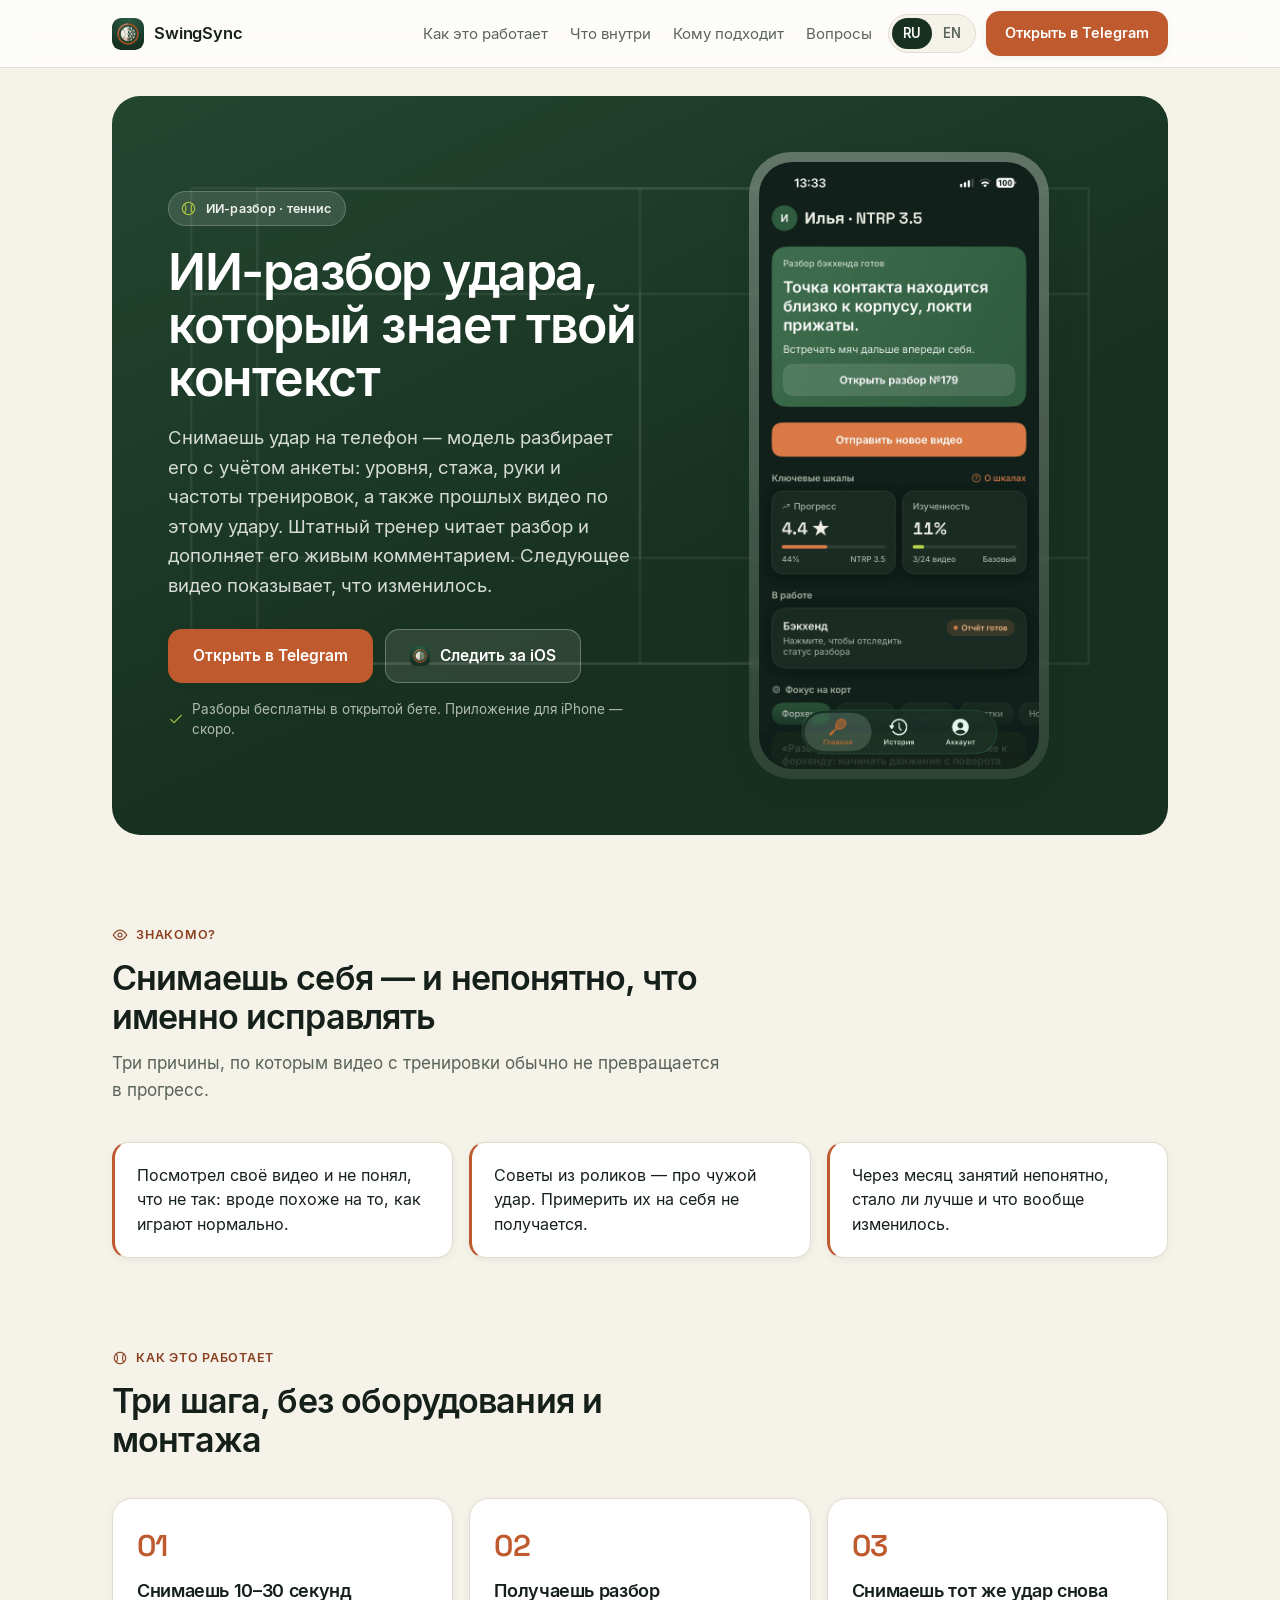
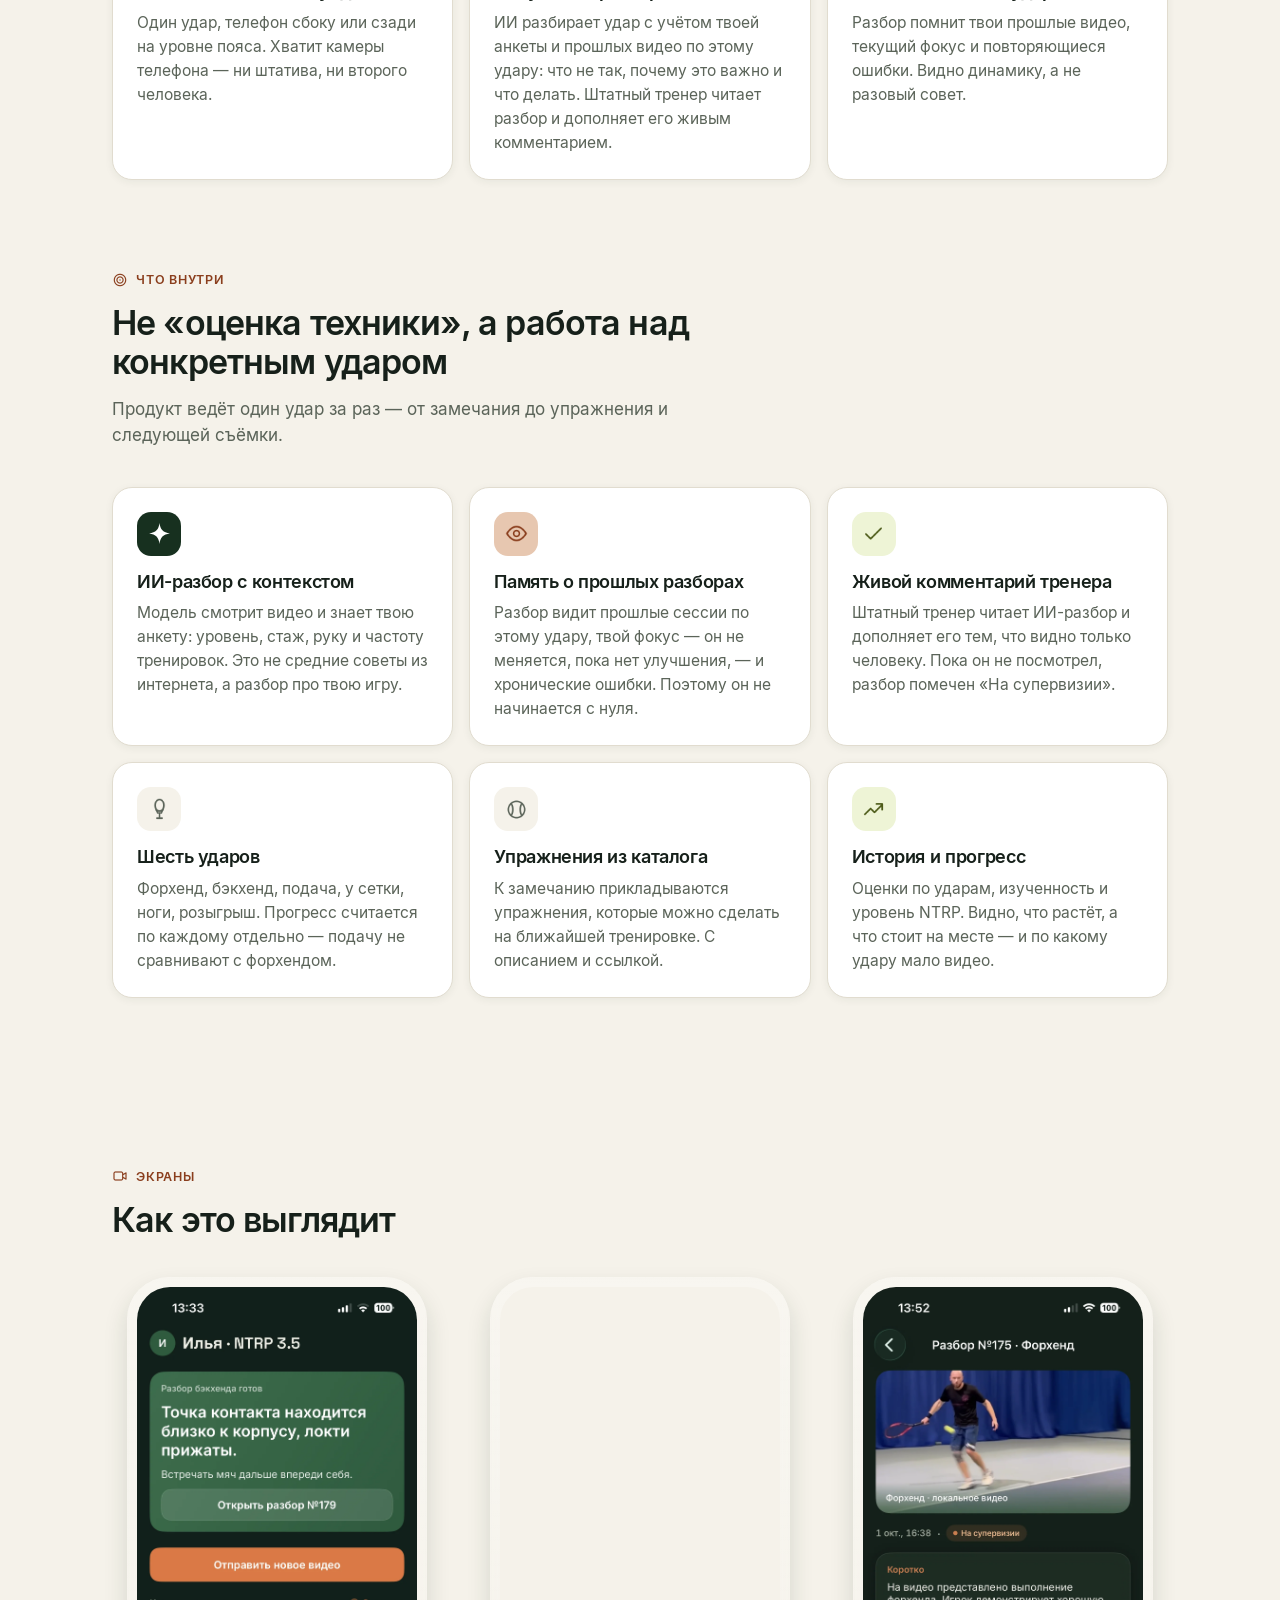
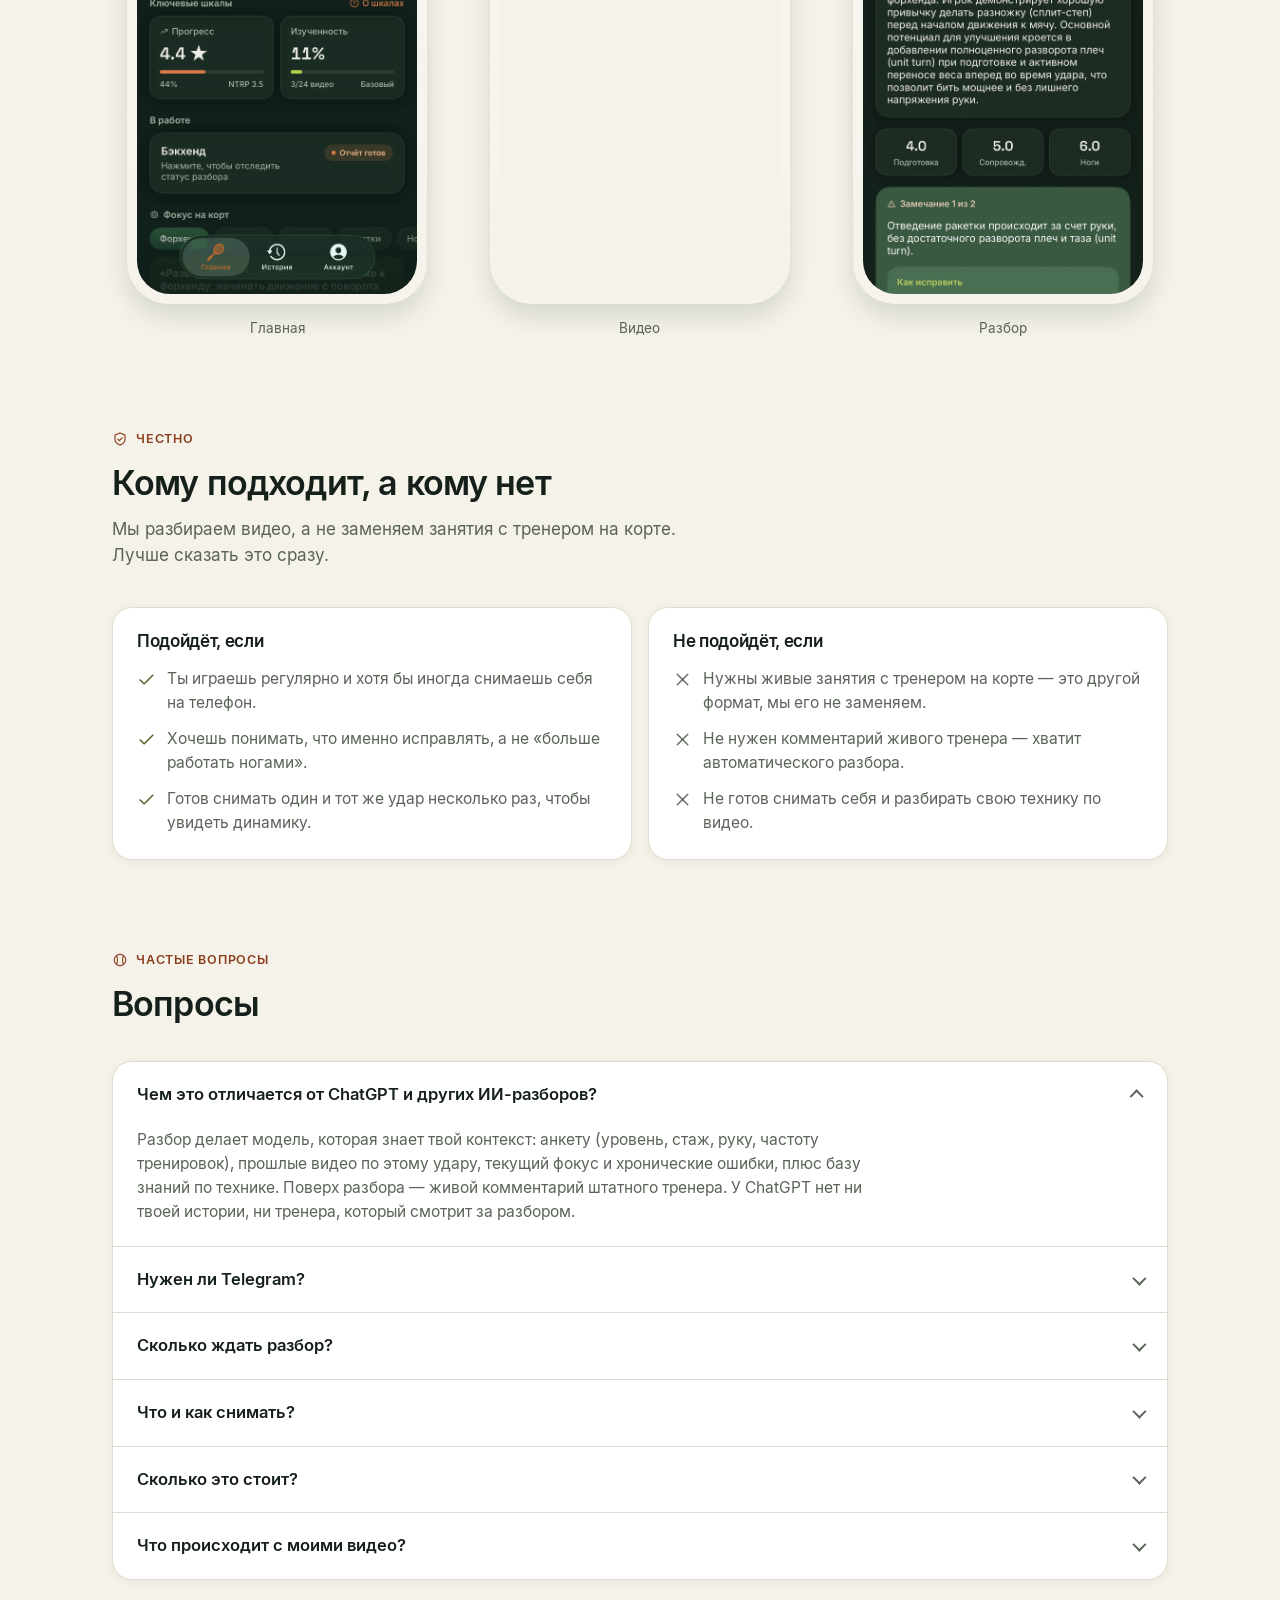
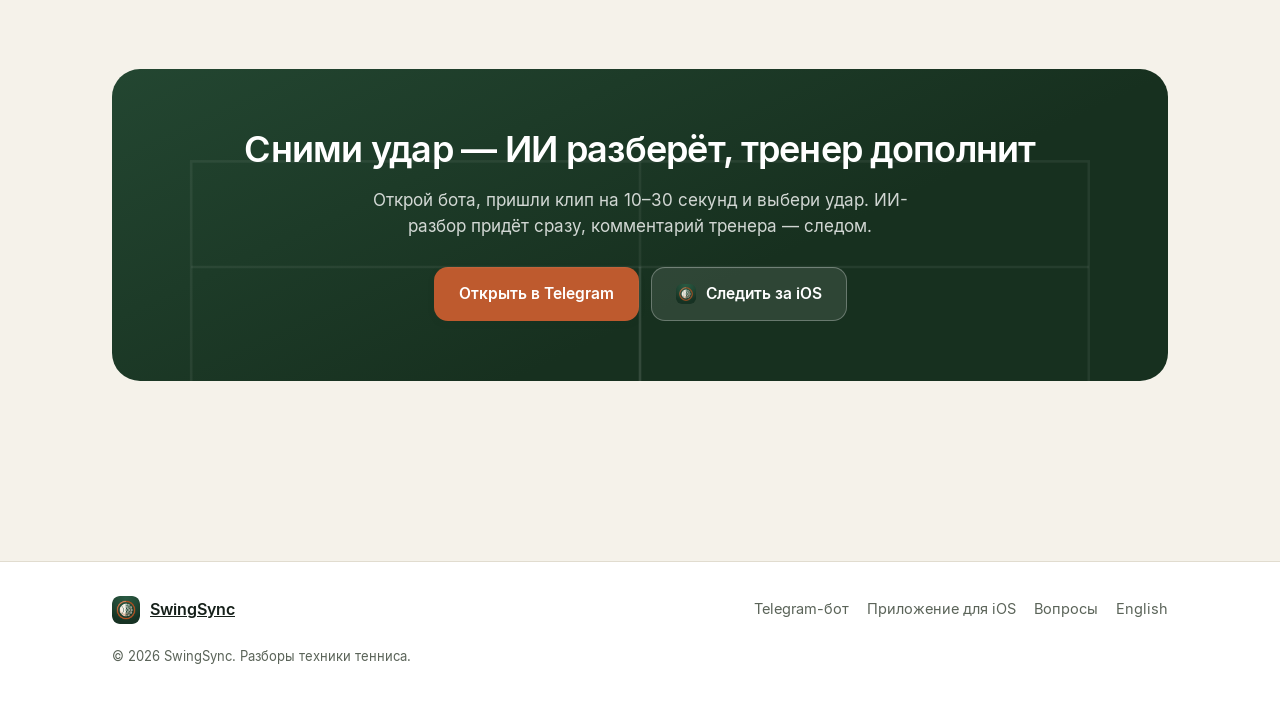
==== index.html @ 8de333db "Лендинг SwingSync: скриншоты в WebP, шрифты в woff2, инструменты сборки и аудита" ====
<!DOCTYPE html>
<html lang="ru">
<head>
<meta charset="utf-8">
<meta name="viewport" content="width=device-width, initial-scale=1">
<meta name="color-scheme" content="light dark">
<title>SwingSync — ИИ-разбор техники тенниса и живой комментарий тренера</title>
<meta name="description" content="Снимаешь удар на телефон — получаешь ИИ-разбор с учётом анкеты, стажа и прошлых видео по этому удару, а штатный тренер дополняет его живым комментарием. Форхенд, бэкхенд, подача, ноги, розыгрыш.">
<meta name="theme-color" content="#17301F" media="(prefers-color-scheme: light)">
<meta name="theme-color" content="#10201A" media="(prefers-color-scheme: dark)">

<link rel="icon" href="assets/img/favicon-32.png" sizes="32x32" type="image/png">
<link rel="apple-touch-icon" href="assets/img/apple-touch-icon.png">

<link rel="preload" href="assets/fonts/Inter-Regular.woff2" as="font" type="font/woff2" crossorigin>
<link rel="preload" href="assets/fonts/Inter-SemiBold.woff2" as="font" type="font/woff2" crossorigin>
<link rel="stylesheet" href="assets/tokens.css">
<link rel="stylesheet" href="assets/site.css">

<!-- Открытые графы: title/description/locale работают всегда,
     а og:url, og:image, canonical и hreflang требуют абсолютного адреса. -->
<meta property="og:type" content="website">
<meta property="og:site_name" content="SwingSync">
<meta property="og:locale" content="ru_RU">
<meta property="og:locale:alternate" content="en_US">
<meta property="og:title" content="SwingSync — ИИ-разбор техники тенниса и живой комментарий тренера">
<meta property="og:description" content="ИИ-разбор с учётом твоей анкеты, стажа и прошлых видео. Плюс живой комментарий штатного тренера.">

<!-- SITE-URL:BEGIN — абсолютные адреса, зависящие от домена.
     Пока он не выбран, блок закомментирован намеренно: canonical,
     og:url и hreflang с заглушкой хуже, чем их отсутствие.
     Раскомментировать и подставить домен одной командой:
       tools/set-domain.sh https://example.com -->
<!--
<meta property="og:url" content="__SITE_URL__/">
<meta property="og:image" content="__SITE_URL__/assets/img/og.png">
<meta property="og:image:width" content="1200">
<meta property="og:image:height" content="630">
<meta property="og:image:alt" content="SwingSync — ИИ-разбор техники тенниса и живой комментарий тренера">
<meta name="twitter:card" content="summary_large_image">
<link rel="canonical" href="__SITE_URL__/">

<link rel="alternate" hreflang="ru" href="__SITE_URL__/">
<link rel="alternate" hreflang="en" href="__SITE_URL__/en/">
<link rel="alternate" hreflang="x-default" href="__SITE_URL__/">

<script type="application/ld+json">
{
  "@context": "https://schema.org",
  "@type": "SoftwareApplication",
  "name": "SwingSync",
  "url": "__SITE_URL__/",
  "description": "ИИ-разбор техники тенниса по видео с учётом анкеты, стажа и прошлых разборов. Штатный тренер дополняет разбор живым комментарием.",
  "applicationCategory": "SportsApplication",
  "operatingSystem": "Telegram, iOS",
  "inLanguage": ["ru", "en"]
}
</script>
-->
<!-- SITE-URL:END -->
</head>
<body>

<a class="skip-link" href="#main">К содержанию</a>

<!-- ================= Шапка ================= -->

<header class="site-header">
  <div class="container">
    <a class="brand" href="index.html">
      <img src="assets/img/logo-96.png" alt="" width="32" height="32">
      SwingSync
    </a>

    <nav class="header-nav" aria-label="Разделы страницы">
      <a href="#how">Как это работает</a>
      <a href="#inside">Что внутри</a>
      <a href="#fit">Кому подходит</a>
      <a href="#faq">Вопросы</a>
    </nav>

    <div class="header-actions">
      <div class="lang-switch" role="group" aria-label="Язык сайта">
        <span aria-current="true">RU</span>
        <a href="en/index.html" hreflang="en" lang="en">EN</a>
      </div>
      <a class="btn btn-primary" href="https://t.me/RallyCoachAI_bot?start=web" target="_blank" rel="noopener">
        <span class="label-full">Открыть в Telegram</span>
        <span class="label-short">Telegram</span>
      </a>
    </div>
  </div>
</header>

<main id="main">

<!-- ================= Hero ================= -->

<section class="hero">
  <div class="container">
    <div class="hero-card">
      <svg class="hero-lines" viewBox="0 0 800 500" fill="none" stroke="rgba(255,255,255,0.13)" stroke-width="2" aria-hidden="true" preserveAspectRatio="xMidYMid slice">
        <rect x="60" y="70" width="680" height="360"></rect>
        <rect x="110" y="70" width="580" height="360"></rect>
        <line x1="400" y1="70" x2="400" y2="430"></line>
        <line x1="60" y1="150" x2="740" y2="150"></line>
        <line x1="60" y1="350" x2="740" y2="350"></line>
        <line x1="400" y1="150" x2="400" y2="350"></line>
      </svg>

      <div class="hero-grid">
        <div>
          <span class="eyebrow"><span class="icon icon-ball" aria-hidden="true"></span>ИИ-разбор · теннис</span>

          <h1>ИИ-разбор удара, который знает твой контекст</h1>

          <p class="hero-lead">
            Снимаешь удар на телефон — модель разбирает его с учётом анкеты: уровня, стажа,
            руки и частоты тренировок, а также прошлых видео по этому удару.
            Штатный тренер читает разбор и дополняет его живым комментарием.
            Следующее видео показывает, что изменилось.
          </p>

          <div class="hero-cta">
            <a class="btn btn-primary" href="https://t.me/RallyCoachAI_bot?start=web" target="_blank" rel="noopener">Открыть в Telegram</a>
            <a class="btn btn-ghost-dark" href="https://t.me/RallyCoachAI_bot?start=web_ios" target="_blank" rel="noopener">
              <img src="assets/img/logo-96.png" alt="" width="20" height="20" style="border-radius:6px">
              Следить за iOS
            </a>
          </div>

          <p class="hero-note">
            <span class="icon icon-check" aria-hidden="true"></span>
            Разборы бесплатны в открытой бете. Приложение для iPhone — скоро.
          </p>
        </div>

        <div class="phone">
          <div class="phone-screen">
            <img src="assets/img/screen-home_ru.webp"
                 alt="Главная в SwingSync: готовый разбор удара, кнопка отправки видео и ключевые шкалы прогресса"
                 width="1179" height="2556" fetchpriority="high" decoding="async">
          </div>
        </div>
      </div>
    </div>
  </div>
</section>

<!-- ================= Цифры =================
     Секция скрыта, пока в assets/site.js не заполнен объект STATS.
     Значения не выдумываем: пусто — блока нет. -->

<section class="section" id="stats" hidden>
  <div class="container">
    <div class="stats">
      <div class="stat">
        <span class="stat-value" data-stat="players">—</span>
        <span class="stat-label" data-stat-label="players">игроков</span>
      </div>
      <div class="stat">
        <span class="stat-value" data-stat="analyses">—</span>
        <span class="stat-label" data-stat-label="analyses">разборов</span>
      </div>
      <div class="stat">
        <span class="stat-value" data-stat="score">—</span>
        <span class="stat-label" data-stat-label="score">средняя оценка удара</span>
      </div>
    </div>
  </div>
</section>

<!-- ================= Знакомо ================= -->

<section class="section">
  <div class="container">
    <div class="section-head reveal">
      <span class="kicker"><span class="icon icon-eye" aria-hidden="true"></span>Знакомо?</span>
      <h2 class="section-title">Снимаешь себя — и непонятно, что именно исправлять</h2>
      <p class="section-lead">Три причины, по которым видео с тренировки обычно не превращается в прогресс.</p>
    </div>

    <div class="pains reveal">
      <p class="pain">Посмотрел своё видео и не понял, что не так: вроде похоже на то, как играют нормально.</p>
      <p class="pain">Советы из роликов — про чужой удар. Примерить их на себя не получается.</p>
      <p class="pain">Через месяц занятий непонятно, стало ли лучше и что вообще изменилось.</p>
    </div>
  </div>
</section>

<!-- ================= Как это работает ================= -->

<section class="section" id="how">
  <div class="container">
    <div class="section-head reveal">
      <span class="kicker"><span class="icon icon-ball" aria-hidden="true"></span>Как это работает</span>
      <h2 class="section-title">Три шага, без оборудования и монтажа</h2>
    </div>

    <div class="steps reveal">
      <article class="step">
        <span class="step-num">01</span>
        <h3>Снимаешь 10–30 секунд</h3>
        <p>Один удар, телефон сбоку или сзади на уровне пояса. Хватит камеры телефона — ни штатива, ни второго человека.</p>
      </article>
      <article class="step">
        <span class="step-num">02</span>
        <h3>Получаешь разбор</h3>
        <p>ИИ разбирает удар с учётом твоей анкеты и прошлых видео по этому удару: что не так, почему это важно и что делать. Штатный тренер читает разбор и дополняет его живым комментарием.</p>
      </article>
      <article class="step">
        <span class="step-num">03</span>
        <h3>Снимаешь тот же удар снова</h3>
        <p>Разбор помнит твои прошлые видео, текущий фокус и повторяющиеся ошибки. Видно динамику, а не разовый совет.</p>
      </article>
    </div>
  </div>
</section>

<!-- ================= Что внутри ================= -->

<section class="section" id="inside">
  <div class="container">
    <div class="section-head reveal">
      <span class="kicker"><span class="icon icon-target" aria-hidden="true"></span>Что внутри</span>
      <h2 class="section-title">Не «оценка техники», а работа над конкретным ударом</h2>
      <p class="section-lead">Продукт ведёт один удар за раз — от замечания до упражнения и следующей съёмки.</p>
    </div>

    <div class="cards reveal">
      <article class="card">
        <span class="card-icon card-icon-court"><span class="icon icon-ai" aria-hidden="true"></span></span>
        <h3>ИИ-разбор с контекстом</h3>
        <p>Модель смотрит видео и знает твою анкету: уровень, стаж, руку и частоту тренировок. Это не средние советы из интернета, а разбор про твою игру.</p>
      </article>
      <article class="card">
        <span class="card-icon card-icon-process"><span class="icon icon-eye" aria-hidden="true"></span></span>
        <h3>Память о прошлых разборах</h3>
        <p>Разбор видит прошлые сессии по этому удару, твой фокус — он не меняется, пока нет улучшения, — и хронические ошибки. Поэтому он не начинается с нуля.</p>
      </article>
      <article class="card">
        <span class="card-icon card-icon-done"><span class="icon icon-check" aria-hidden="true"></span></span>
        <h3>Живой комментарий тренера</h3>
        <p>Штатный тренер читает ИИ-разбор и дополняет его тем, что видно только человеку. Пока он не посмотрел, разбор помечен «На супервизии».</p>
      </article>
      <article class="card">
        <span class="card-icon"><span class="icon icon-racket" aria-hidden="true"></span></span>
        <h3>Шесть ударов</h3>
        <p>Форхенд, бэкхенд, подача, у сетки, ноги, розыгрыш. Прогресс считается по каждому отдельно — подачу не сравнивают с форхендом.</p>
      </article>
      <article class="card">
        <span class="card-icon"><span class="icon icon-ball" aria-hidden="true"></span></span>
        <h3>Упражнения из каталога</h3>
        <p>К замечанию прикладываются упражнения, которые можно сделать на ближайшей тренировке. С описанием и ссылкой.</p>
      </article>
      <article class="card">
        <span class="card-icon card-icon-done"><span class="icon icon-trend" aria-hidden="true"></span></span>
        <h3>История и прогресс</h3>
        <p>Оценки по ударам, изученность и уровень NTRP. Видно, что растёт, а что стоит на месте — и по какому удару мало видео.</p>
      </article>
    </div>

    <div class="segments reveal">
      <span class="chip"><span class="icon icon-seg-forehand" aria-hidden="true"></span>Форхенд</span>
      <span class="chip"><span class="icon icon-seg-backhand" aria-hidden="true"></span>Бэкхенд</span>
      <span class="chip"><span class="icon icon-seg-serve" aria-hidden="true"></span>Подача</span>
      <span class="chip"><span class="icon icon-seg-volley" aria-hidden="true"></span>У сетки</span>
      <span class="chip"><span class="icon icon-seg-footwork" aria-hidden="true"></span>Ноги</span>
      <span class="chip"><span class="icon icon-seg-rally" aria-hidden="true"></span>Розыгрыш</span>
    </div>
  </div>
</section>

<!-- ================= Экраны =================
     Скриншоты сняты в обеих локалях: screen-<экран>_ru / _en.
     Пропорции 1179×2556 (iPhone 15 Pro), без рамки телефона — рамка в вёрстке.
     На странице — WebP из assets/img, исходные PNG лежат в screens/.
     После пересъёмки пересобрать WebP: tools/make-webp.sh -->

<section class="section">
  <div class="container">
    <div class="section-head reveal">
      <span class="kicker"><span class="icon icon-video" aria-hidden="true"></span>Экраны</span>
      <h2 class="section-title">Как это выглядит</h2>
    </div>

    <div class="shots reveal">
      <figure class="shot">
        <div class="phone">
          <div class="phone-screen">
            <img src="assets/img/screen-home_ru.webp"
                 alt="Главная в SwingSync: готовый разбор удара и ключевые шкалы"
                 width="1179" height="2556" loading="lazy" decoding="async">
          </div>
        </div>
        <figcaption>Главная</figcaption>
      </figure>

      <figure class="shot">
        <div class="phone">
          <div class="phone-screen">
            <img src="assets/img/screen-video_ru.webp"
                 alt="Загрузка видео в SwingSync: обрезка клипа и отправка на разбор"
                 width="1179" height="2556" loading="lazy" decoding="async">
          </div>
        </div>
        <figcaption>Видео</figcaption>
      </figure>

      <figure class="shot">
        <div class="phone">
          <div class="phone-screen">
            <img src="assets/img/screen-result_ru.webp"
                 alt="Разбор удара в SwingSync: замечания ИИ и как их исправить"
                 width="1179" height="2556" loading="lazy" decoding="async">
          </div>
        </div>
        <figcaption>Разбор</figcaption>
      </figure>
    </div>
  </div>
</section>

<!-- ================= Кому подходит ================= -->

<section class="section" id="fit">
  <div class="container">
    <div class="section-head reveal">
      <span class="kicker"><span class="icon icon-shield" aria-hidden="true"></span>Честно</span>
      <h2 class="section-title">Кому подходит, а кому нет</h2>
      <p class="section-lead">Мы разбираем видео, а не заменяем занятия с тренером на корте. Лучше сказать это сразу.</p>
    </div>

    <div class="fit reveal">
      <article class="fit-card fit-yes">
        <h3>Подойдёт, если</h3>
        <ul class="fit-list">
          <li><span class="icon icon-check" aria-hidden="true"></span>Ты играешь регулярно и хотя бы иногда снимаешь себя на телефон.</li>
          <li><span class="icon icon-check" aria-hidden="true"></span>Хочешь понимать, что именно исправлять, а не «больше работать ногами».</li>
          <li><span class="icon icon-check" aria-hidden="true"></span>Готов снимать один и тот же удар несколько раз, чтобы увидеть динамику.</li>
        </ul>
      </article>

      <article class="fit-card fit-no">
        <h3>Не подойдёт, если</h3>
        <ul class="fit-list">
          <li><span class="icon icon-close" aria-hidden="true"></span>Нужны живые занятия с тренером на корте — это другой формат, мы его не заменяем.</li>
          <li><span class="icon icon-close" aria-hidden="true"></span>Не нужен комментарий живого тренера — хватит автоматического разбора.</li>
          <li><span class="icon icon-close" aria-hidden="true"></span>Не готов снимать себя и разбирать свою технику по видео.</li>
        </ul>
      </article>
    </div>
  </div>
</section>

<!-- ================= FAQ ================= -->

<section class="section" id="faq">
  <div class="container">
    <div class="section-head reveal">
      <span class="kicker"><span class="icon icon-ball" aria-hidden="true"></span>Частые вопросы</span>
      <h2 class="section-title">Вопросы</h2>
    </div>

    <div class="faq reveal">
      <details open>
        <summary>Чем это отличается от ChatGPT и других ИИ-разборов?</summary>
        <div class="faq-body">
          Разбор делает модель, которая знает твой контекст: анкету (уровень, стаж, руку, частоту тренировок), прошлые видео по этому удару, текущий фокус и хронические ошибки, плюс базу знаний по технике. Поверх разбора — живой комментарий штатного тренера. У ChatGPT нет ни твоей истории, ни тренера, который смотрит за разбором.
        </div>
      </details>

      <details>
        <summary>Нужен ли Telegram?</summary>
        <div class="faq-body">
          Сейчас да: канал — Telegram-бот. Приложение для iPhone в разработке; там будет то же самое плюс пуши о готовом разборе и копия видео на устройстве. Оставить заявку на приложение можно в боте — нажми «Следить за iOS».
        </div>
      </details>

      <details>
        <summary>Сколько ждать разбор?</summary>
        <div class="faq-body">
          ИИ-разбор появляется сразу после загрузки видео. Комментарий тренера занимает до 24 часов — обычно быстрее. Если тренер не успевает, разбор всё равно отдаётся тебе по таймауту.
        </div>
      </details>

      <details>
        <summary>Что и как снимать?</summary>
        <div class="faq-body">
          10–30 секунд, один удар, телефон сбоку или сзади на уровне пояса. Не нужно снимать весь розыгрыш: чем короче клип, тем точнее разбор. Дальше разбор сам подскажет, что снять следующим.
        </div>
      </details>

      <details>
        <summary>Сколько это стоит?</summary>
        <div class="faq-body">
          Сейчас продукт в открытой бете, и разборы бесплатны. Когда появятся тарифы, первый разбор останется бесплатным: сначала нужно увидеть, что продукт реально даёт.
        </div>
      </details>

      <details>
        <summary>Что происходит с моими видео?</summary>
        <div class="faq-body">
          На нашем сервере видео не хранится: после разбора файл удаляется. В Telegram он остаётся в переписке с ботом — её можно очистить в любой момент.
        </div>
      </details>
    </div>
  </div>
</section>

<!-- ================= Финальный CTA ================= -->

<section class="section section-last">
  <div class="container">
    <div class="final-cta reveal">
      <svg class="hero-lines" viewBox="0 0 800 500" fill="none" stroke="rgba(255,255,255,0.13)" stroke-width="2" aria-hidden="true" preserveAspectRatio="xMidYMid slice">
        <rect x="60" y="70" width="680" height="360"></rect>
        <line x1="400" y1="70" x2="400" y2="430"></line>
        <line x1="60" y1="150" x2="740" y2="150"></line>
        <line x1="60" y1="350" x2="740" y2="350"></line>
        <line x1="400" y1="150" x2="400" y2="350"></line>
      </svg>

      <h2>Сними удар — ИИ разберёт, тренер дополнит</h2>
      <p>Открой бота, пришли клип на 10–30 секунд и выбери удар. ИИ-разбор придёт сразу, комментарий тренера — следом.</p>

      <div class="hero-cta">
        <a class="btn btn-primary" href="https://t.me/RallyCoachAI_bot?start=web" target="_blank" rel="noopener">Открыть в Telegram</a>
        <a class="btn btn-ghost-dark" href="https://t.me/RallyCoachAI_bot?start=web_ios" target="_blank" rel="noopener">
          <img src="assets/img/logo-96.png" alt="" width="20" height="20" style="border-radius:6px">
          Следить за iOS
        </a>
      </div>
    </div>
  </div>
</section>

</main>

<!-- ================= Футер ================= -->

<footer class="site-footer">
  <div class="container">
    <div class="footer-grid">
      <a class="footer-brand" href="index.html">
        <img src="assets/img/logo-96.png" alt="" width="28" height="28">
        SwingSync
      </a>

      <nav class="footer-links" aria-label="Ссылки">
        <a href="https://t.me/RallyCoachAI_bot" target="_blank" rel="noopener">Telegram-бот</a>
        <a href="https://t.me/RallyCoachAI_bot?start=web_ios" target="_blank" rel="noopener">Приложение для iOS</a>
        <a href="#faq">Вопросы</a>
        <a href="en/index.html" hreflang="en" lang="en">English</a>
      </nav>
    </div>

    <p class="footer-legal">
      © <span data-year>2026</span> SwingSync. Разборы техники тенниса.
      <!-- ЗАМЕНИТЬ при деплое: добавить ссылку на политику конфиденциальности,
           когда страница появится:
           <a href="privacy.html">Политика конфиденциальности</a> -->
    </p>
  </div>
</footer>

<script src="assets/site.js" defer></script>
</body>
</html>
---- assets/tokens.css ----
/* =========================================================
   ДИЗАЙН-СИСТЕМА · ТЕННИС-ПРИЛОЖЕНИЕ
   Токены — цвет, типографика, отступы, радиусы, тени.
   Подключить этот файл первым, до остальных стилей.
   ========================================================= */

   /* @import Google Fonts отсюда удалён намеренно: на лендинге Inter и
      Space Grotesk подключены локально через @font-face в site.css —
      без сторонних запросов. При синхронизации файла с
      rallyiOS/tokens.css строку @import нужно удалять снова. */

   :root{
   
     /* ---- Цвет: корт, а не дженерик-крем ---- */
     --court:        #17301F;  /* тёмно-зелёный — hero-блоки, акцентные карточки */
     --court-2:      #234631;  /* светлее court, для градиентов */
     --clay:         #BE5A2E;  /* глина — ЕДИНСТВЕННЫЙ цвет действия: CTA, "в работе" */
     --clay-soft:    #E7C7B0;  /* фон бейджа "на супервизии", иконки-плейсхолдеры */
     --clay-text:    #8A3E1D;  /* текст на clay-soft */
     --ball:         #A9C23F;  /* цвет мяча — "согласовано", положительный прогресс */
     --ball-soft:    #EEF4D6;  /* фон бейджа "согласовано", фон фокус-карточки */
     --ball-text:    #4C5A18;  /* текст на ball-soft */
   
     --danger:       #B23B2E;  /* деструктивные действия: удалить аккаунт, отменить */
     --danger-soft:      #F7E2DE;
     --danger-soft-line: #EEC9C1;
   
     --chalk:        #F5F2EA;  /* фон приложения (мел линий корта) */
     --paper:        #FFFFFF;  /* фон карточек */
     --ink:          #16201A;  /* основной текст */
     --ink-soft:     #5B6459;  /* вторичный текст, лейблы */
     --line:         #E1DCCF;  /* границы, разделители, фон прогресс-баров */
   
     /* ---- Типографика ---- */
     --font-display: 'Space Grotesk', sans-serif; /* заголовки, цифры, метрики */
     --font-body:    'Inter', sans-serif;          /* весь остальной текст */
   
     --fs-h1:        22px;  /* заголовок экрана */
     --fs-h2:        15px;  /* заголовок карточки / топбар */
     --fs-metric-lg:  24px;  /* крупная метрика (главная) */
     --fs-metric-md:  19px;  /* метрика среднего размера (score-pill) */
     --fs-body:       14.5px;
     --fs-caption:    12.5px;
     --fs-micro:      11px;
   
     /* ---- Отступы (8pt-подобная шкала) ---- */
     --sp-4:  4px;
     --sp-6:  6px;
     --sp-8:  8px;
     --sp-10: 10px;
     --sp-12: 12px;
     --sp-14: 14px;
     --sp-16: 16px;
     --sp-18: 18px;
     --sp-22: 22px;
   
     /* ---- Радиусы ---- */
     --radius-card: 20px;  /* крупные карточки, hero-блоки */
     --radius-sm:   14px;  /* мелкие карточки внутри секций */
     --radius-pill: 999px; /* бейджи, чипы */
   
     /* ---- Тени ---- */
     --shadow-card: 0 2px 8px rgba(23, 48, 31, 0.06);
     --shadow-float: 0 12px 24px rgba(23, 48, 31, 0.14);
   }
   
   /* =========================================================
      ТЁМНАЯ ТЕМА
      Переопределяет только цветовые токены — типографика,
      отступы и радиусы общие для обеих тем.
   
      Применение: повесить [data-theme="dark"] на <body> (или
      на корневой контейнер приложения) вручную по переключателю,
      либо продублировать блок под
      @media (prefers-color-scheme: dark) если тема должна
      следовать за системной настройкой устройства.
      ========================================================= */
   [data-theme="dark"]{
     --court:        #2F5A3E;  /* светлее, чем в светлой теме — иначе не отличить от фона */
     --court-2:      #3E6E4D;
   
     --clay:         #D97A46;  /* чуть ярче для контраста на тёмном фоне */
     --clay-soft:    rgba(217, 122, 70, 0.16);
     --clay-text:    #F0B384;
   
     --ball:         #B9D34A;
     --ball-soft:    rgba(185, 211, 74, 0.14);
     --ball-text:    #D4E895;
   
     --danger:           #E0685A;
     --danger-soft:      rgba(224, 104, 90, 0.14);
     --danger-soft-line: rgba(224, 104, 90, 0.3);
   
     --chalk:        #10201A;  /* фон приложения — тёмный корт, не чистый чёрный */
     --paper:        #1A2C23;  /* фон карточек — на 1 шаг светлее фона */
     --ink:          #F1EFE7;
     --ink-soft:     #A9B3A4;
     --line:         #2C3D32;
   
     --shadow-card:  0 2px 8px rgba(0, 0, 0, 0.35);
     --shadow-float: 0 12px 24px rgba(0, 0, 0, 0.5);
   }
   
   /* =========================================================
      ПРАВИЛО ЦВЕТА (важно соблюдать при внедрении):
      - --clay используется ТОЛЬКО для: главной CTA-кнопки
        и статуса "в процессе / на супервизии".
        Больше ни для чего — иначе цвет теряет сигнальность.
      - --ball используется ТОЛЬКО для: статуса "согласовано"
        и положительного/завершённого прогресса.
      - --court — единственный тёмный акцентный фон
        (hero-карточки, карточки с замечаниями).
      - Everything else (карточки, фон экрана, текст) —
        --chalk / --paper / --ink / --ink-soft / --line.
      - Это правило не меняется в тёмной теме — меняются только
        значения токенов, не их роли.
      ========================================================= */
---- assets/site.css ----
/* =========================================================
   ЛЕНДИНГ RALLYMIND
   Подключается после tokens.css. Палитра, радиусы, тени и
   тёмная тема берутся из дизайн-системы — здесь только
   раскладка лендинга и его масштаб.

   Отличия от экранов приложения (осознанные):
   - масштаб типографики крупнее: у лендинга свой ритм, а не 22px h1;
   - заголовки набраны Inter 600, а не Space Grotesk: в Space Grotesk
     нет кириллицы (lessons.md), поэтому он оставлен только цифрам;
   - шрифты подключены локально (см. @font-face) — без запросов к Google.
   ========================================================= */

@font-face {
  font-family: 'Inter';
  src: url('fonts/Inter-Regular.woff2') format('woff2');
  font-weight: 400;
  font-style: normal;
  font-display: swap;
}
@font-face {
  font-family: 'Inter';
  src: url('fonts/Inter-Medium.woff2') format('woff2');
  font-weight: 500;
  font-style: normal;
  font-display: swap;
}
@font-face {
  font-family: 'Inter';
  src: url('fonts/Inter-SemiBold.woff2') format('woff2');
  font-weight: 600;
  font-style: normal;
  font-display: swap;
}
@font-face {
  font-family: 'Space Grotesk';
  src: url('fonts/SpaceGrotesk-Variable.woff2') format('woff2');
  font-weight: 400 700;
  font-style: normal;
  font-display: swap;
}

/* ---------- Масштаб лендинга ---------- */

:root {
  --page-max: 1120px;
  --page-pad: clamp(20px, 4vw, 32px);
  --section-y: clamp(56px, 7vw, 92px);
  --radius-hero: 28px;
  --header-h: 68px;
}

/* ---------- База ---------- */

*,
*::before,
*::after {
  box-sizing: border-box;
}

html {
  -webkit-text-size-adjust: 100%;
  scroll-behavior: smooth;
  scroll-padding-top: calc(var(--header-h) + 16px);
}

body {
  margin: 0;
  background: var(--chalk);
  color: var(--ink);
  font-family: var(--font-body);
  font-size: 16px;
  line-height: 1.55;
  -webkit-font-smoothing: antialiased;
}

h1,
h2,
h3,
h4 {
  margin: 0;
  font-family: var(--font-body);
  font-weight: 600;
  letter-spacing: -0.02em;
  line-height: 1.15;
}

p {
  margin: 0;
}

a {
  color: inherit;
}

img,
svg {
  display: block;
  max-width: 100%;
}

:focus-visible {
  outline: 3px solid var(--clay);
  outline-offset: 3px;
  border-radius: 6px;
}

.visually-hidden {
  position: absolute;
  width: 1px;
  height: 1px;
  margin: -1px;
  padding: 0;
  overflow: hidden;
  clip: rect(0 0 0 0);
  white-space: nowrap;
  border: 0;
}

.skip-link {
  position: absolute;
  left: 16px;
  top: -60px;
  z-index: 100;
  padding: 10px 16px;
  border-radius: 12px;
  background: var(--court);
  color: #fff;
  font-weight: 600;
  text-decoration: none;
  transition: top 0.15s ease;
}
.skip-link:focus {
  top: 12px;
}

.container {
  width: 100%;
  max-width: var(--page-max);
  margin: 0 auto;
  padding: 0 var(--page-pad);
}

/* ---------- Иконки: форма в маске, цвет — currentColor ----------
   Иконки — родной набор приложения (rallymind-icons), переведённый
   в альфа-маски, поэтому наследуют цвет темы и не «белеют» в тёмной. */

.icon {
  display: inline-block;
  flex: none;
  width: 24px;
  height: 24px;
  background-color: currentColor;
  -webkit-mask-repeat: no-repeat;
  mask-repeat: no-repeat;
  -webkit-mask-position: center;
  mask-position: center;
  -webkit-mask-size: contain;
  mask-size: contain;
}

.icon-racket { -webkit-mask-image: url('img/icons/racket.png'); mask-image: url('img/icons/racket.png'); }
.icon-target { -webkit-mask-image: url('img/icons/target.png'); mask-image: url('img/icons/target.png'); }
.icon-ball { -webkit-mask-image: url('img/icons/ball.png'); mask-image: url('img/icons/ball.png'); }
.icon-trend { -webkit-mask-image: url('img/icons/trend.png'); mask-image: url('img/icons/trend.png'); }
.icon-eye { -webkit-mask-image: url('img/icons/eye.png'); mask-image: url('img/icons/eye.png'); }
.icon-check { -webkit-mask-image: url('img/icons/check.png'); mask-image: url('img/icons/check.png'); }
.icon-shield { -webkit-mask-image: url('img/icons/shield.png'); mask-image: url('img/icons/shield.png'); }
.icon-lock { -webkit-mask-image: url('img/icons/lock.png'); mask-image: url('img/icons/lock.png'); }
.icon-camera { -webkit-mask-image: url('img/icons/camera.png'); mask-image: url('img/icons/camera.png'); }
.icon-video { -webkit-mask-image: url('img/icons/video.png'); mask-image: url('img/icons/video.png'); }
.icon-close { -webkit-mask-image: url('img/icons/close.png'); mask-image: url('img/icons/close.png'); }
.icon-flame { -webkit-mask-image: url('img/icons/flame.png'); mask-image: url('img/icons/flame.png'); }
.icon-ai { -webkit-mask-image: url('img/icons/ai.svg'); mask-image: url('img/icons/ai.svg'); }
/* Удары: нарисованы под этот лендинг в линии набора приложения —
   родные иконки сегментов читались как заглушки (две одинаковые стрелки,
   сетка из квадратов). «Ноги» — родная иконка приложения, она однозначна. */
.icon-seg-forehand { -webkit-mask-image: url('img/icons/seg-forehand.svg'); mask-image: url('img/icons/seg-forehand.svg'); }
.icon-seg-backhand { -webkit-mask-image: url('img/icons/seg-backhand.svg'); mask-image: url('img/icons/seg-backhand.svg'); }
.icon-seg-serve { -webkit-mask-image: url('img/icons/seg-serve.svg'); mask-image: url('img/icons/seg-serve.svg'); }
.icon-seg-volley { -webkit-mask-image: url('img/icons/seg-volley.svg'); mask-image: url('img/icons/seg-volley.svg'); }
.icon-seg-footwork { -webkit-mask-image: url('img/icons/seg-footwork.png'); mask-image: url('img/icons/seg-footwork.png'); }
.icon-seg-rally { -webkit-mask-image: url('img/icons/seg-rally.svg'); mask-image: url('img/icons/seg-rally.svg'); }

/* ---------- Кнопки (DS §4.1) ---------- */

.btn {
  display: inline-flex;
  align-items: center;
  justify-content: center;
  gap: 10px;
  min-height: 52px;
  padding: 14px 24px;
  border: 1px solid transparent;
  border-radius: 14px;
  font-family: var(--font-body);
  font-size: 15.5px;
  font-weight: 600;
  text-decoration: none;
  cursor: pointer;
  transition: transform 0.12s ease, box-shadow 0.16s ease, background-color 0.16s ease;
}
.btn:active {
  transform: translateY(1px);
}

.btn-primary {
  background: var(--clay);
  color: #fff;
  box-shadow: var(--shadow-card);
}
.btn-primary:hover {
  box-shadow: var(--shadow-float);
}

.btn-ghost {
  background: var(--paper);
  color: var(--ink);
  border-color: var(--line);
}
.btn-ghost:hover {
  border-color: var(--ink-soft);
}

.btn-ghost-dark {
  background: rgba(255, 255, 255, 0.1);
  color: #fff;
  border-color: rgba(255, 255, 255, 0.28);
}
.btn-ghost-dark:hover {
  background: rgba(255, 255, 255, 0.16);
}

.btn .icon {
  width: 20px;
  height: 20px;
}

.btn-sm {
  min-height: 42px;
  padding: 10px 16px;
  font-size: 14.5px;
}

/* ---------- Шапка ---------- */

.site-header {
  position: sticky;
  top: 0;
  z-index: 50;
  height: var(--header-h);
  background: var(--paper);
  border-bottom: 1px solid var(--line);
}
@supports (backdrop-filter: blur(8px)) {
  .site-header {
    background: color-mix(in srgb, var(--paper) 78%, transparent);
    backdrop-filter: blur(12px) saturate(1.4);
  }
}

.site-header .container {
  display: flex;
  align-items: center;
  gap: 16px;
  min-width: 0;
  height: 100%;
}

.brand {
  display: inline-flex;
  flex: none;
  align-items: center;
  gap: 10px;
  font-weight: 600;
  font-size: 16.5px;
  letter-spacing: -0.01em;
  text-decoration: none;
}
.brand img {
  width: 32px;
  height: 32px;
  border-radius: 9px;
}

.header-nav {
  display: flex;
  gap: 22px;
  margin-left: auto;
  font-size: 15px;
  color: var(--ink-soft);
}
.header-nav a {
  text-decoration: none;
}
.header-nav a:hover {
  color: var(--ink);
}

.header-actions {
  display: flex;
  align-items: center;
  gap: 10px;
}
.header-actions .btn {
  min-height: 42px;
  padding: 10px 18px;
  font-size: 14.5px;
}

/* Переключатель языка: обычные ссылки, работает без JS */

.lang-switch {
  display: inline-flex;
  padding: 3px;
  border: 1px solid var(--line);
  border-radius: 999px;
  background: var(--chalk);
  font-size: 13px;
  font-weight: 600;
}
.lang-switch a,
.lang-switch span {
  padding: 5px 11px;
  border-radius: 999px;
  text-decoration: none;
  color: var(--ink-soft);
}
.lang-switch [aria-current='true'] {
  background: var(--court);
  color: #fff;
}

@media (max-width: 860px) {
  .header-nav {
    display: none;
  }
}

/* На узком экране логотип, переключатель языка и CTA перестают
   помещаться в строку — от этого страница уезжала по горизонтали. */

.label-short {
  display: none;
}

@media (max-width: 620px) {
  .site-header .container {
    gap: 10px;
  }
  .header-actions {
    margin-left: auto;
    gap: 8px;
  }
  .header-actions .btn {
    padding: 10px 14px;
  }
  .header-actions .label-full {
    display: none;
  }
  .header-actions .label-short {
    display: inline;
  }
}

@media (max-width: 430px) {
  .brand {
    font-size: 15.5px;
  }
  .brand img {
    width: 28px;
    height: 28px;
  }
  .lang-switch a,
  .lang-switch span {
    padding: 5px 9px;
  }
  .header-actions .btn {
    padding: 10px 12px;
  }
}

/* ---------- Hero ---------- */

.hero {
  padding: clamp(18px, 3vw, 28px) 0 0;
}

.hero-card {
  position: relative;
  overflow: hidden;
  border-radius: var(--radius-hero);
  background: linear-gradient(155deg, var(--court-2) 0%, var(--court) 62%);
  color: #fff;
  padding: clamp(28px, 5vw, 56px);
}

/* Разметка корта — тот же приём, что в hero-карточке приложения */
.hero-lines {
  position: absolute;
  inset: 0;
  opacity: 0.5;
  pointer-events: none;
}

.hero-grid {
  position: relative;
  display: grid;
  grid-template-columns: minmax(0, 1.05fr) minmax(0, 0.95fr);
  gap: clamp(24px, 4vw, 48px);
  align-items: center;
}

@media (max-width: 900px) {
  .hero-grid {
    grid-template-columns: 1fr;
  }
}

.eyebrow {
  display: inline-flex;
  align-items: center;
  gap: 9px;
  padding: 7px 14px 7px 11px;
  border-radius: 999px;
  background: rgba(255, 255, 255, 0.12);
  border: 1px solid rgba(255, 255, 255, 0.2);
  font-size: 12.5px;
  font-weight: 600;
  letter-spacing: 0.01em;
  color: rgba(255, 255, 255, 0.92);
}
.eyebrow .icon {
  width: 17px;
  height: 17px;
  color: var(--ball);
}

.hero h1 {
  margin: 20px 0 0;
  font-size: clamp(31px, 4.6vw, 50px);
  line-height: 1.06;
  letter-spacing: -0.03em;
  color: #fff;
}

.hero-lead {
  margin: 18px 0 0;
  max-width: 46ch;
  font-size: clamp(16px, 1.55vw, 18.5px);
  line-height: 1.6;
  color: rgba(255, 255, 255, 0.82);
}

.hero-cta {
  display: flex;
  flex-wrap: wrap;
  gap: 12px;
  margin: 28px 0 0;
}

.hero-note {
  display: flex;
  align-items: center;
  gap: 8px;
  margin: 16px 0 0;
  font-size: 13.5px;
  color: rgba(255, 255, 255, 0.66);
}
.hero-note .icon {
  width: 16px;
  height: 16px;
  color: var(--ball);
}

/* ---------- Телефон и скриншоты ---------- */

.phone {
  position: relative;
  width: min(300px, 100%);
  margin: 0 auto;
  padding: 10px;
  border-radius: 42px;
  background: linear-gradient(180deg, rgba(255, 255, 255, 0.3), rgba(255, 255, 255, 0.1));
  box-shadow: var(--shadow-float);
}
@supports (backdrop-filter: blur(4px)) {
  .phone {
    backdrop-filter: blur(4px);
  }
}

/* Пропорции равны пропорциям файлов в assets/img (1179×2556, iPhone 15 Pro),
   поэтому скриншот ложится в рамку без обрезки. Если снимки переснимут
   в другом разрешении — поправить здесь одно число. */
.phone-screen {
  position: relative;
  overflow: hidden;
  border-radius: 33px;
  background: var(--chalk);
  aspect-ratio: 1179 / 2556;
}

.phone-screen > img {
  display: block;
  width: 100%;
  height: 100%;
  object-fit: cover;
}

/* ---------- Секции ---------- */

.section {
  padding: var(--section-y) 0 0;
}
.section-last {
  padding-bottom: var(--section-y);
}

.section-head {
  max-width: 62ch;
  margin-bottom: clamp(24px, 3vw, 40px);
}

.section-title {
  font-size: clamp(24px, 3.2vw, 34px);
  letter-spacing: -0.025em;
}

.section-lead {
  margin-top: 14px;
  font-size: 17px;
  color: var(--ink-soft);
}

.kicker {
  display: inline-flex;
  align-items: center;
  gap: 8px;
  margin-bottom: 14px;
  font-size: 12.5px;
  font-weight: 600;
  letter-spacing: 0.06em;
  text-transform: uppercase;
  color: var(--clay-text);
}
.kicker .icon {
  width: 16px;
  height: 16px;
}

/* ---------- «Знакомо?» ---------- */

.pains {
  display: grid;
  grid-template-columns: repeat(auto-fit, minmax(250px, 1fr));
  gap: 16px;
}
.pain {
  border: 1px solid var(--line);
  border-left: 3px solid var(--clay);
  border-radius: 16px;
  background: var(--paper);
  padding: 20px 22px;
  font-size: 16px;
  color: var(--ink);
  box-shadow: var(--shadow-card);
}

/* ---------- Шаги ---------- */

.steps {
  display: grid;
  grid-template-columns: repeat(auto-fit, minmax(260px, 1fr));
  gap: 16px;
}
.step {
  border: 1px solid var(--line);
  border-radius: 20px;
  background: var(--paper);
  padding: 24px;
  box-shadow: var(--shadow-card);
}
.step-num {
  display: block;
  font-family: var(--font-display);
  font-size: 30px;
  font-weight: 600;
  letter-spacing: -0.02em;
  color: var(--clay);
}
.step h3 {
  margin-top: 12px;
  font-size: 18px;
}
.step p {
  margin-top: 9px;
  font-size: 15.5px;
  color: var(--ink-soft);
}

/* ---------- Карточки «Что внутри» ---------- */

.cards {
  display: grid;
  grid-template-columns: repeat(auto-fit, minmax(280px, 1fr));
  gap: 16px;
}
.card {
  border: 1px solid var(--line);
  border-radius: 20px;
  background: var(--paper);
  padding: 24px;
  box-shadow: var(--shadow-card);
}
.card-icon {
  display: grid;
  place-items: center;
  width: 44px;
  height: 44px;
  border-radius: 14px;
  /* Нейтральный фон — по умолчанию. Цветные подложки только там,
     где смысл совпадает с правилом дизайн-системы: clay — процесс,
     ball — «готово/согласовано». */
  background: var(--chalk);
  color: var(--ink-soft);
}
.card-icon .icon {
  width: 23px;
  height: 23px;
}
.card-icon-process {
  background: var(--clay-soft);
  color: var(--clay-text);
}
.card-icon-done {
  background: var(--ball-soft);
  color: var(--ball-text);
}
.card-icon-court {
  background: var(--court);
  color: #fff;
}
.card h3 {
  margin-top: 16px;
  font-size: 18px;
}
.card p {
  margin-top: 9px;
  font-size: 15.5px;
  color: var(--ink-soft);
}

/* Ряд ударов */

.segments {
  display: flex;
  flex-wrap: wrap;
  gap: 10px;
  margin-top: clamp(24px, 3vw, 34px);
}
.chip {
  display: inline-flex;
  align-items: center;
  gap: 9px;
  padding: 10px 16px;
  border: 1px solid var(--line);
  border-radius: 999px;
  background: var(--paper);
  font-size: 14.5px;
  font-weight: 500;
}
.chip .icon {
  width: 19px;
  height: 19px;
  color: var(--ink-soft);
}

/* ---------- Скриншоты ---------- */

.shots {
  display: grid;
  grid-template-columns: repeat(3, minmax(0, 1fr));
  gap: clamp(16px, 3vw, 32px);
  align-items: start;
}
@media (max-width: 820px) {
  .shots {
    grid-template-columns: repeat(3, minmax(74%, 1fr));
    overflow-x: auto;
    scroll-snap-type: x mandatory;
    padding-bottom: 8px;
    -webkit-overflow-scrolling: touch;
  }
  .shot {
    scroll-snap-align: center;
  }
}

.shot {
  margin: 0;
}
.shot figcaption {
  margin-top: 14px;
  text-align: center;
  font-size: 13.5px;
  color: var(--ink-soft);
}

/* ---------- Цифры (появляются, когда заполнены) ---------- */

.stats {
  display: grid;
  grid-template-columns: repeat(auto-fit, minmax(180px, 1fr));
  gap: 16px;
}
.stats[hidden] {
  display: none;
}
.stat {
  border: 1px solid var(--line);
  border-radius: 20px;
  background: var(--paper);
  padding: 22px;
  text-align: center;
  box-shadow: var(--shadow-card);
}
.stat-value {
  display: block;
  font-family: var(--font-display);
  font-size: clamp(28px, 3.4vw, 38px);
  font-weight: 600;
  letter-spacing: -0.02em;
  color: var(--court);
}
.stat-label {
  display: block;
  margin-top: 6px;
  font-size: 13.5px;
  color: var(--ink-soft);
}

/* ---------- Кому подходит ---------- */

.fit {
  display: grid;
  grid-template-columns: repeat(auto-fit, minmax(290px, 1fr));
  gap: 16px;
}
.fit-card {
  border: 1px solid var(--line);
  border-radius: 20px;
  background: var(--paper);
  padding: 24px;
  box-shadow: var(--shadow-card);
}
.fit-card h3 {
  font-size: 17px;
}
.fit-list {
  margin: 16px 0 0;
  padding: 0;
  list-style: none;
  display: flex;
  flex-direction: column;
  gap: 12px;
}
.fit-list li {
  display: flex;
  gap: 11px;
  font-size: 15.5px;
  color: var(--ink-soft);
}
.fit-list .icon {
  width: 19px;
  height: 19px;
  margin-top: 3px;
}
.fit-yes .icon {
  color: var(--ball-text);
}
.fit-no .icon {
  color: var(--ink-soft);
}

/* ---------- FAQ ---------- */

.faq {
  border: 1px solid var(--line);
  border-radius: 20px;
  background: var(--paper);
  overflow: hidden;
  box-shadow: var(--shadow-card);
}
.faq details + details {
  border-top: 1px solid var(--line);
}
.faq summary {
  display: flex;
  align-items: center;
  justify-content: space-between;
  gap: 16px;
  padding: 20px 24px;
  font-size: 16.5px;
  font-weight: 600;
  cursor: pointer;
  list-style: none;
}
.faq summary::-webkit-details-marker {
  display: none;
}
.faq summary::after {
  content: '';
  flex: none;
  width: 10px;
  height: 10px;
  border-right: 2px solid var(--ink-soft);
  border-bottom: 2px solid var(--ink-soft);
  transform: rotate(45deg) translateY(-2px);
  transition: transform 0.18s ease;
}
.faq details[open] summary::after {
  transform: rotate(-135deg) translateY(-2px);
}
.faq-body {
  padding: 0 24px 22px;
  max-width: 78ch;
  font-size: 15.5px;
  color: var(--ink-soft);
}

/* ---------- Финальный CTA ---------- */

.final-cta {
  position: relative;
  overflow: hidden;
  border-radius: var(--radius-hero);
  background: linear-gradient(155deg, var(--court-2) 0%, var(--court) 62%);
  color: #fff;
  padding: clamp(32px, 5vw, 60px);
  text-align: center;
}
.final-cta h2 {
  font-size: clamp(25px, 3.4vw, 36px);
  color: #fff;
}
.final-cta p {
  margin: 16px auto 0;
  max-width: 52ch;
  font-size: 17px;
  color: rgba(255, 255, 255, 0.8);
}
.final-cta .hero-cta {
  justify-content: center;
}

/* ---------- Футер ---------- */

.site-footer {
  margin-top: var(--section-y);
  border-top: 1px solid var(--line);
  background: var(--paper);
  padding: 34px 0 40px;
}
.footer-grid {
  display: flex;
  flex-wrap: wrap;
  align-items: center;
  gap: 16px 24px;
  justify-content: space-between;
}
.footer-brand {
  display: flex;
  align-items: center;
  gap: 10px;
  font-weight: 600;
}
.footer-brand img {
  width: 28px;
  height: 28px;
  border-radius: 8px;
}
.footer-links {
  display: flex;
  flex-wrap: wrap;
  gap: 18px;
  font-size: 14.5px;
  color: var(--ink-soft);
}
.footer-links a {
  text-decoration: none;
}
.footer-links a:hover {
  color: var(--ink);
}
.footer-legal {
  margin-top: 22px;
  font-size: 13px;
  color: var(--ink-soft);
}

/* ---------- Появление секций ---------- */

.reveal {
  opacity: 0;
  transform: translateY(14px);
  transition: opacity 0.5s ease, transform 0.5s ease;
}
.reveal.is-visible {
  opacity: 1;
  transform: none;
}

@media (prefers-reduced-motion: reduce) {
  html {
    scroll-behavior: auto;
  }
  .reveal {
    opacity: 1;
    transform: none;
    transition: none;
  }
  .btn,
  .faq summary::after {
    transition: none;
  }
}

/* ---------- Тёмная тема: точечные правки поверх токенов ---------- */

[data-theme='dark'] .site-header {
  border-bottom-color: var(--line);
}
[data-theme='dark'] .card-icon-court {
  background: var(--court-2);
}
[data-theme='dark'] .stat-value {
  color: var(--ball);
}
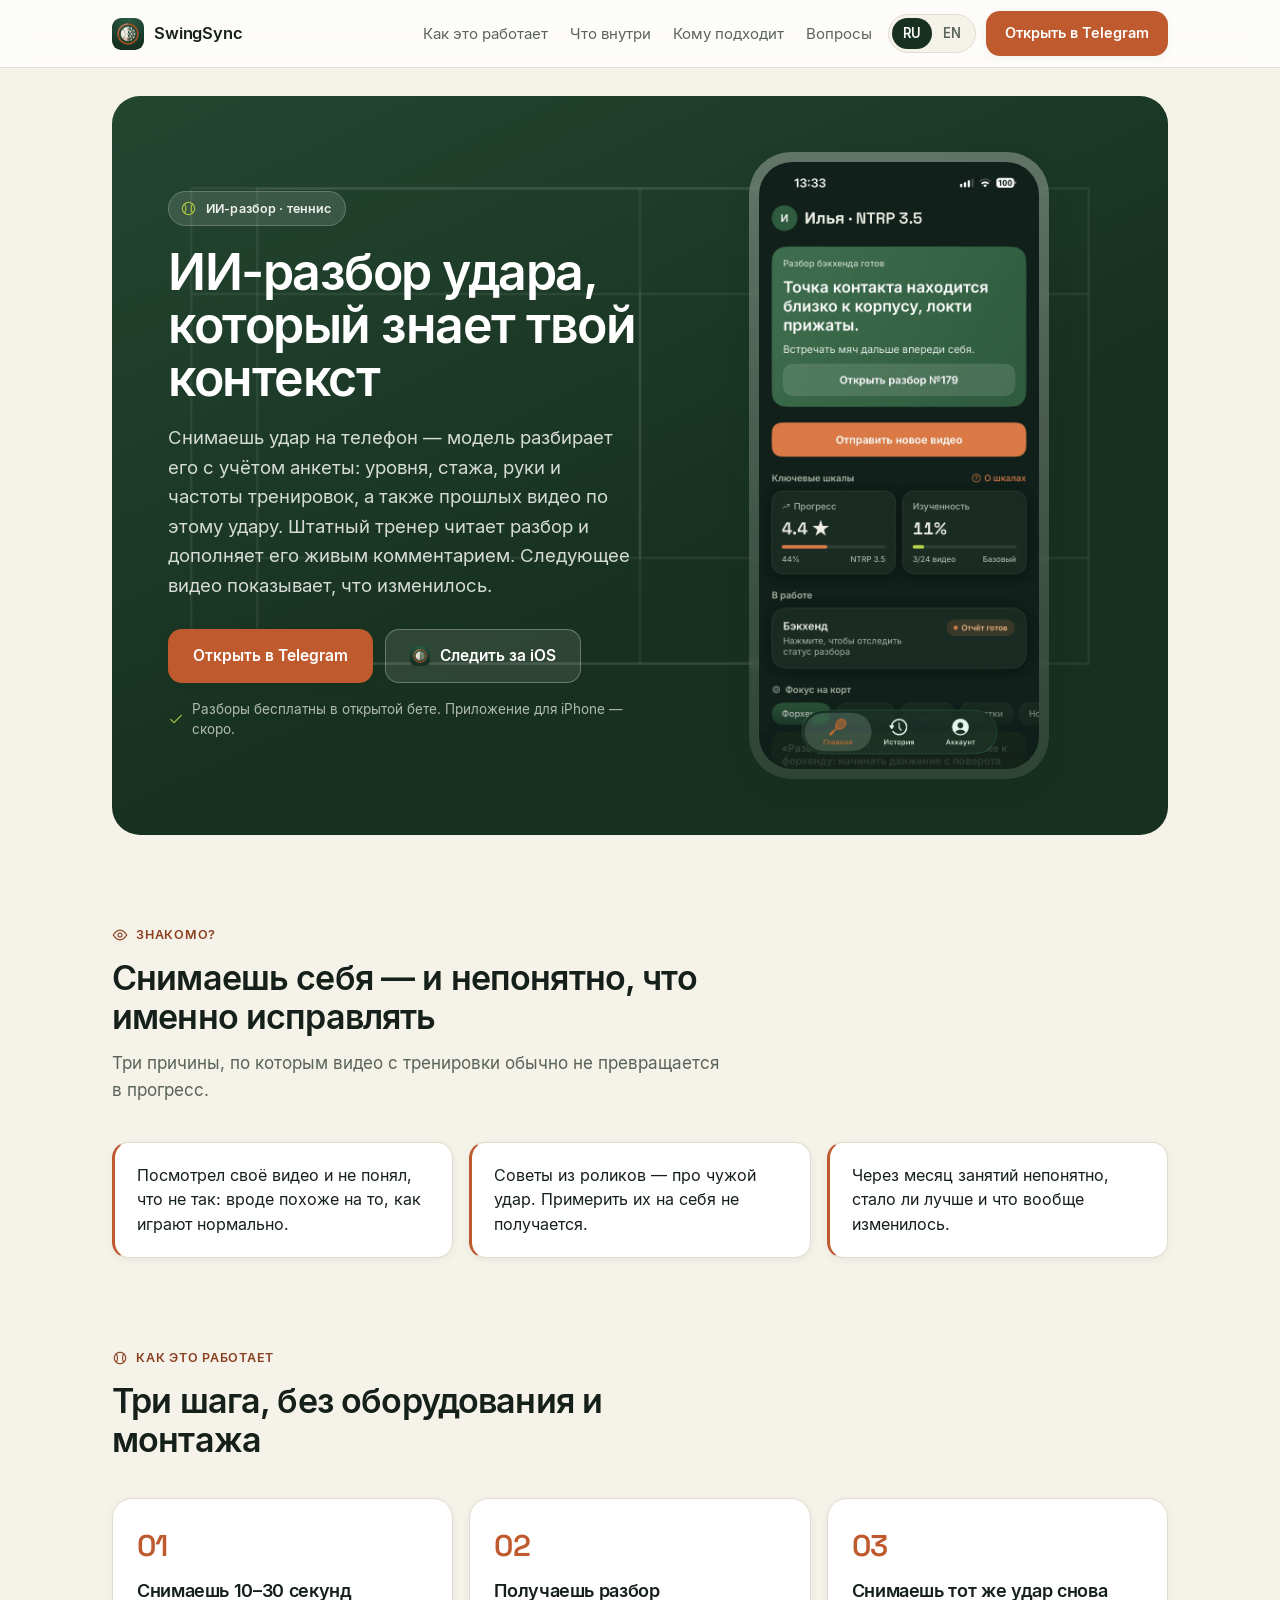
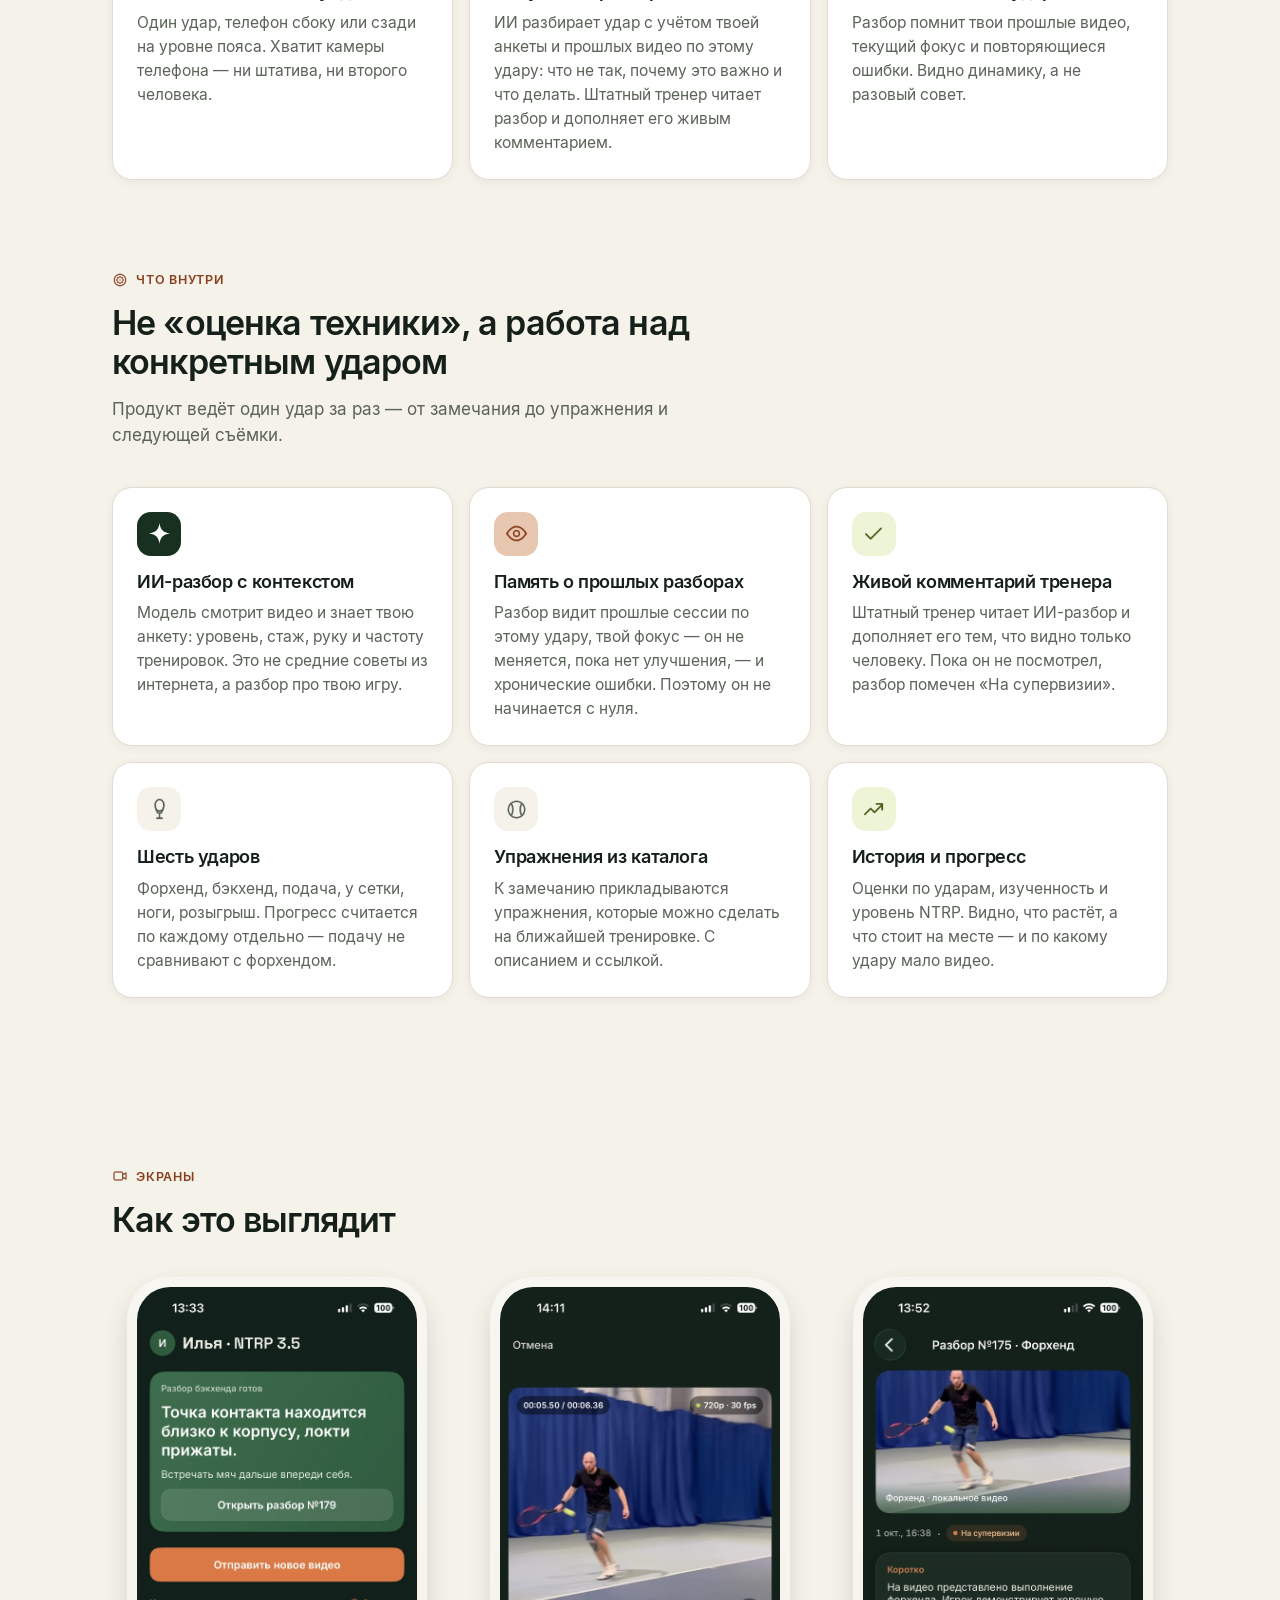
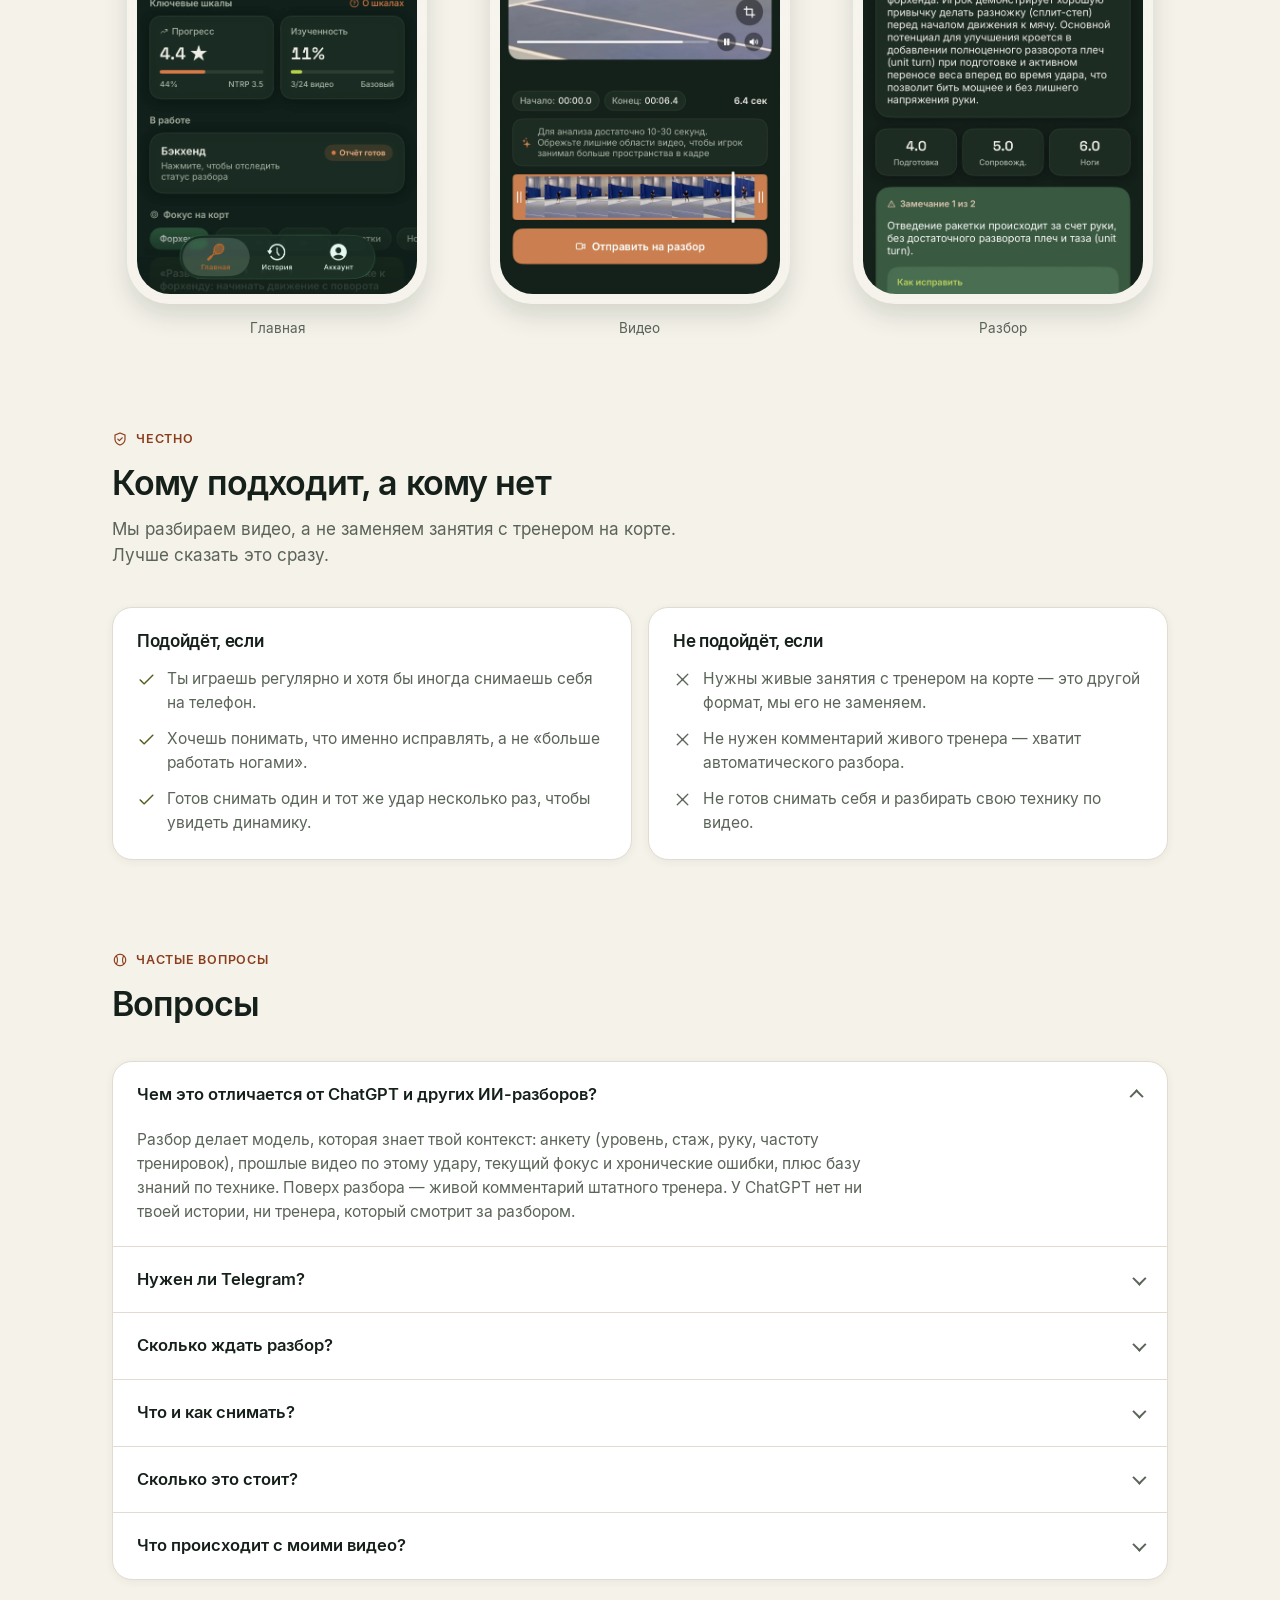
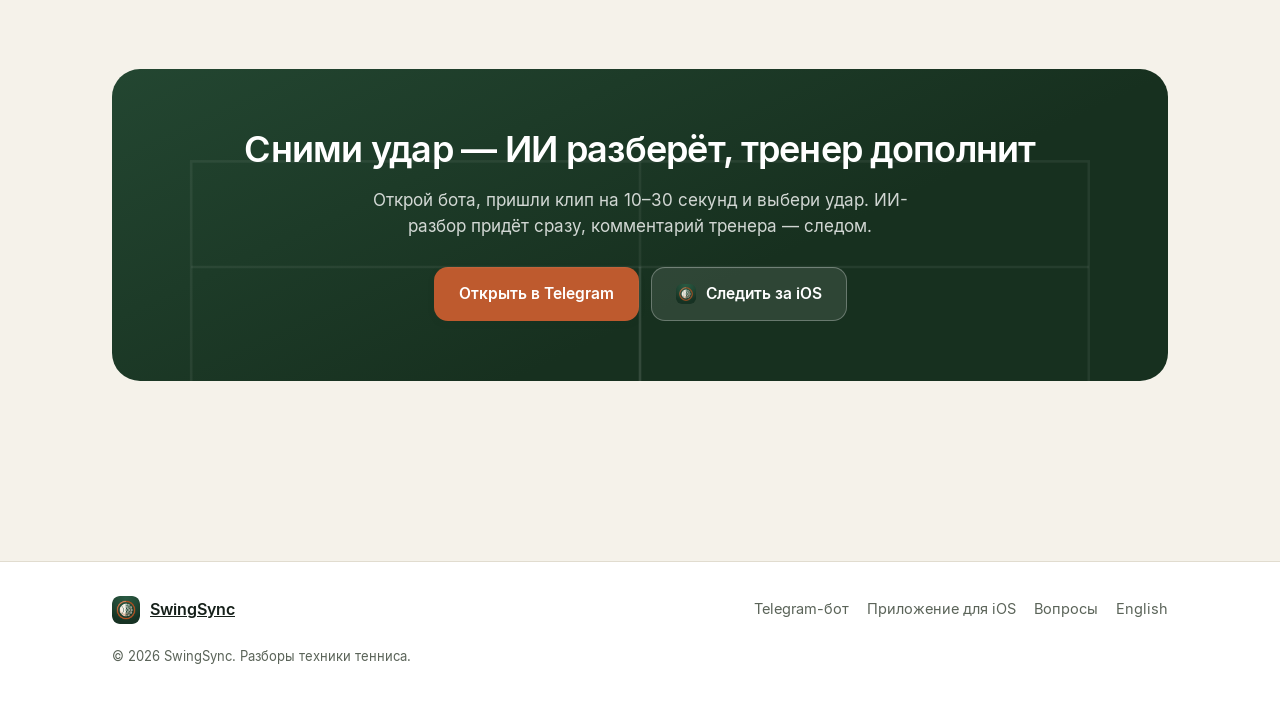
==== commit e8b4b055: "Публичный адрес: og, canonical, hreflang, JSON-LD, robots.txt и sitemap.xml - tools/set-domain.sh: п" ====
--- a/index.html
+++ b/index.html
@@ -32,24 +32,24 @@
      Раскомментировать и подставить домен одной командой:
        tools/set-domain.sh https://example.com -->
 <!--
-<meta property="og:url" content="__SITE_URL__/">
-<meta property="og:image" content="__SITE_URL__/assets/img/og.png">
+<meta property="og:url" content="https://rshorovby.github.io/rallymind-site/">
+<meta property="og:image" content="https://rshorovby.github.io/rallymind-site/assets/img/og.png">
 <meta property="og:image:width" content="1200">
 <meta property="og:image:height" content="630">
 <meta property="og:image:alt" content="SwingSync — ИИ-разбор техники тенниса и живой комментарий тренера">
 <meta name="twitter:card" content="summary_large_image">
-<link rel="canonical" href="__SITE_URL__/">
-
-<link rel="alternate" hreflang="ru" href="__SITE_URL__/">
-<link rel="alternate" hreflang="en" href="__SITE_URL__/en/">
-<link rel="alternate" hreflang="x-default" href="__SITE_URL__/">
+<link rel="canonical" href="https://rshorovby.github.io/rallymind-site/">
+
+<link rel="alternate" hreflang="ru" href="https://rshorovby.github.io/rallymind-site/">
+<link rel="alternate" hreflang="en" href="https://rshorovby.github.io/rallymind-site/en/">
+<link rel="alternate" hreflang="x-default" href="https://rshorovby.github.io/rallymind-site/">
 
 <script type="application/ld+json">
 {
   "@context": "https://schema.org",
   "@type": "SoftwareApplication",
   "name": "SwingSync",
-  "url": "__SITE_URL__/",
+  "url": "https://rshorovby.github.io/rallymind-site/",
   "description": "ИИ-разбор техники тенниса по видео с учётом анкеты, стажа и прошлых разборов. Штатный тренер дополняет разбор живым комментарием.",
   "applicationCategory": "SportsApplication",
   "operatingSystem": "Telegram, iOS",
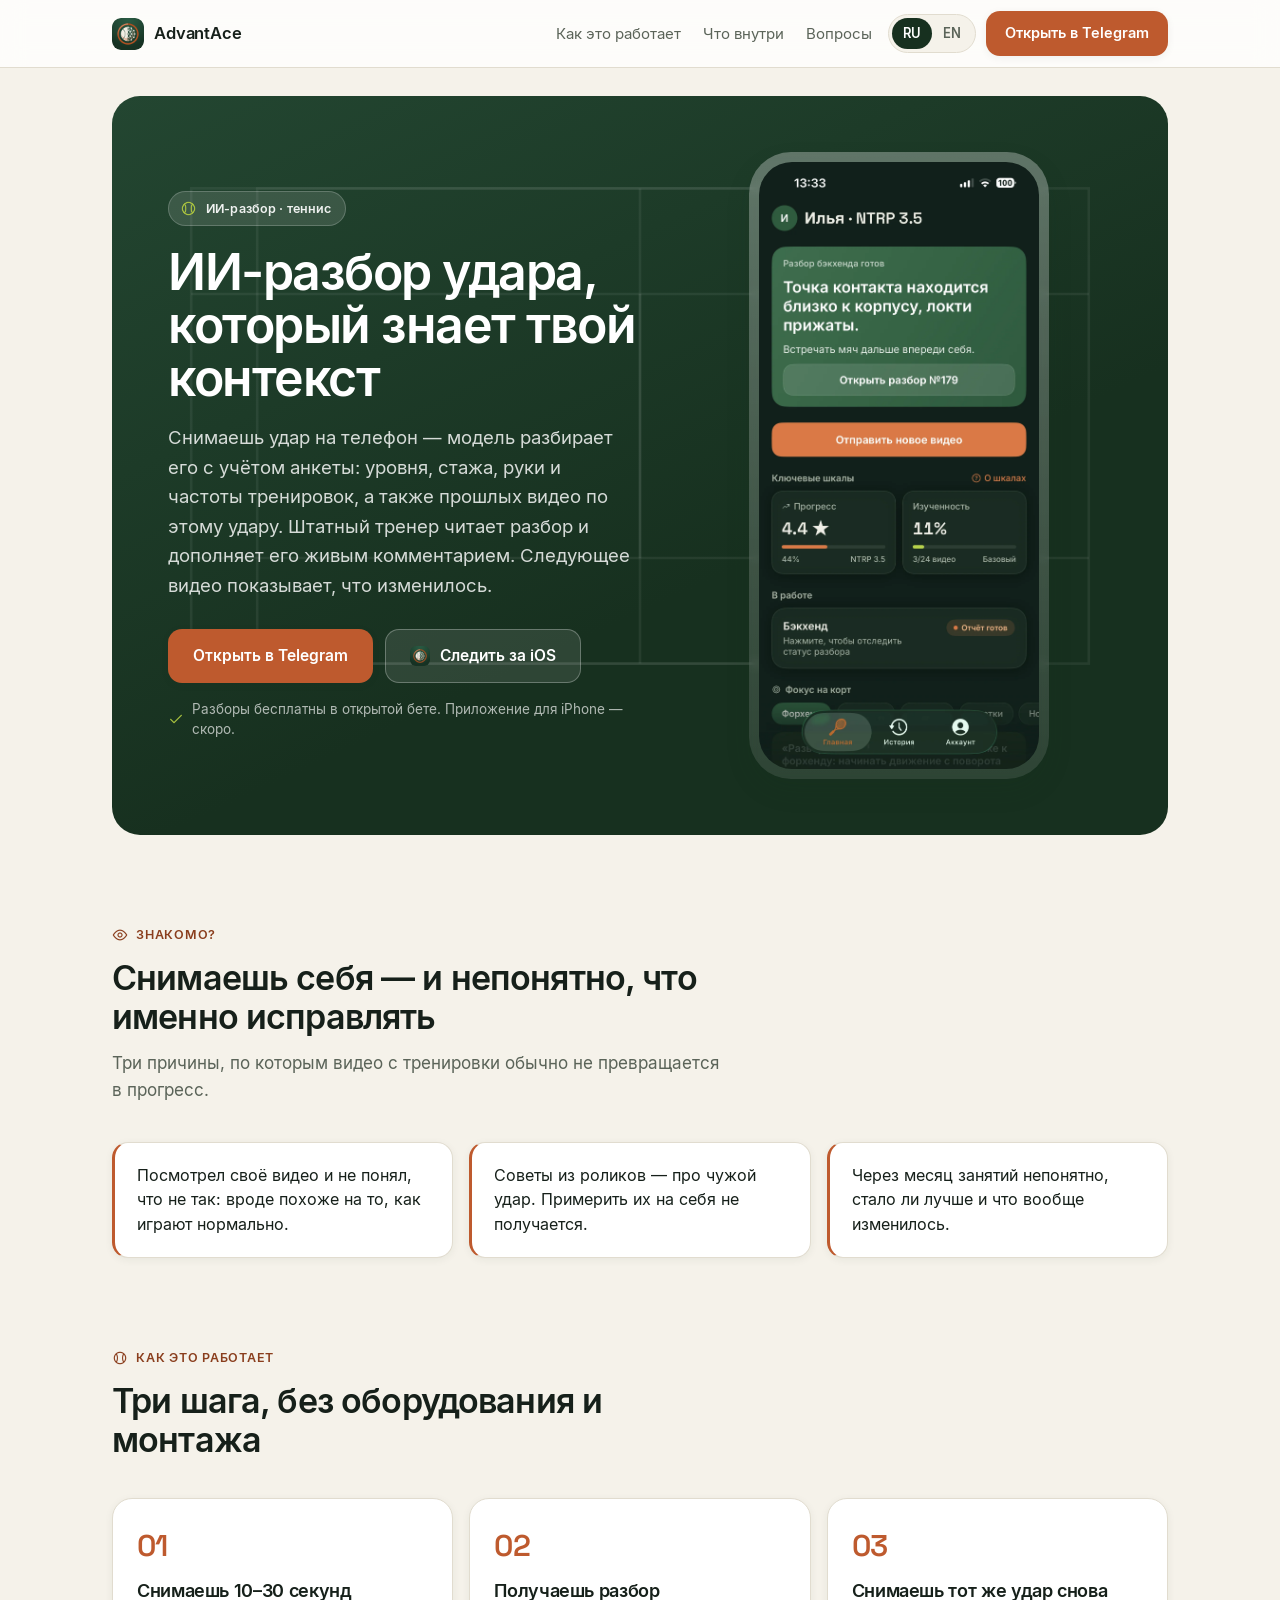
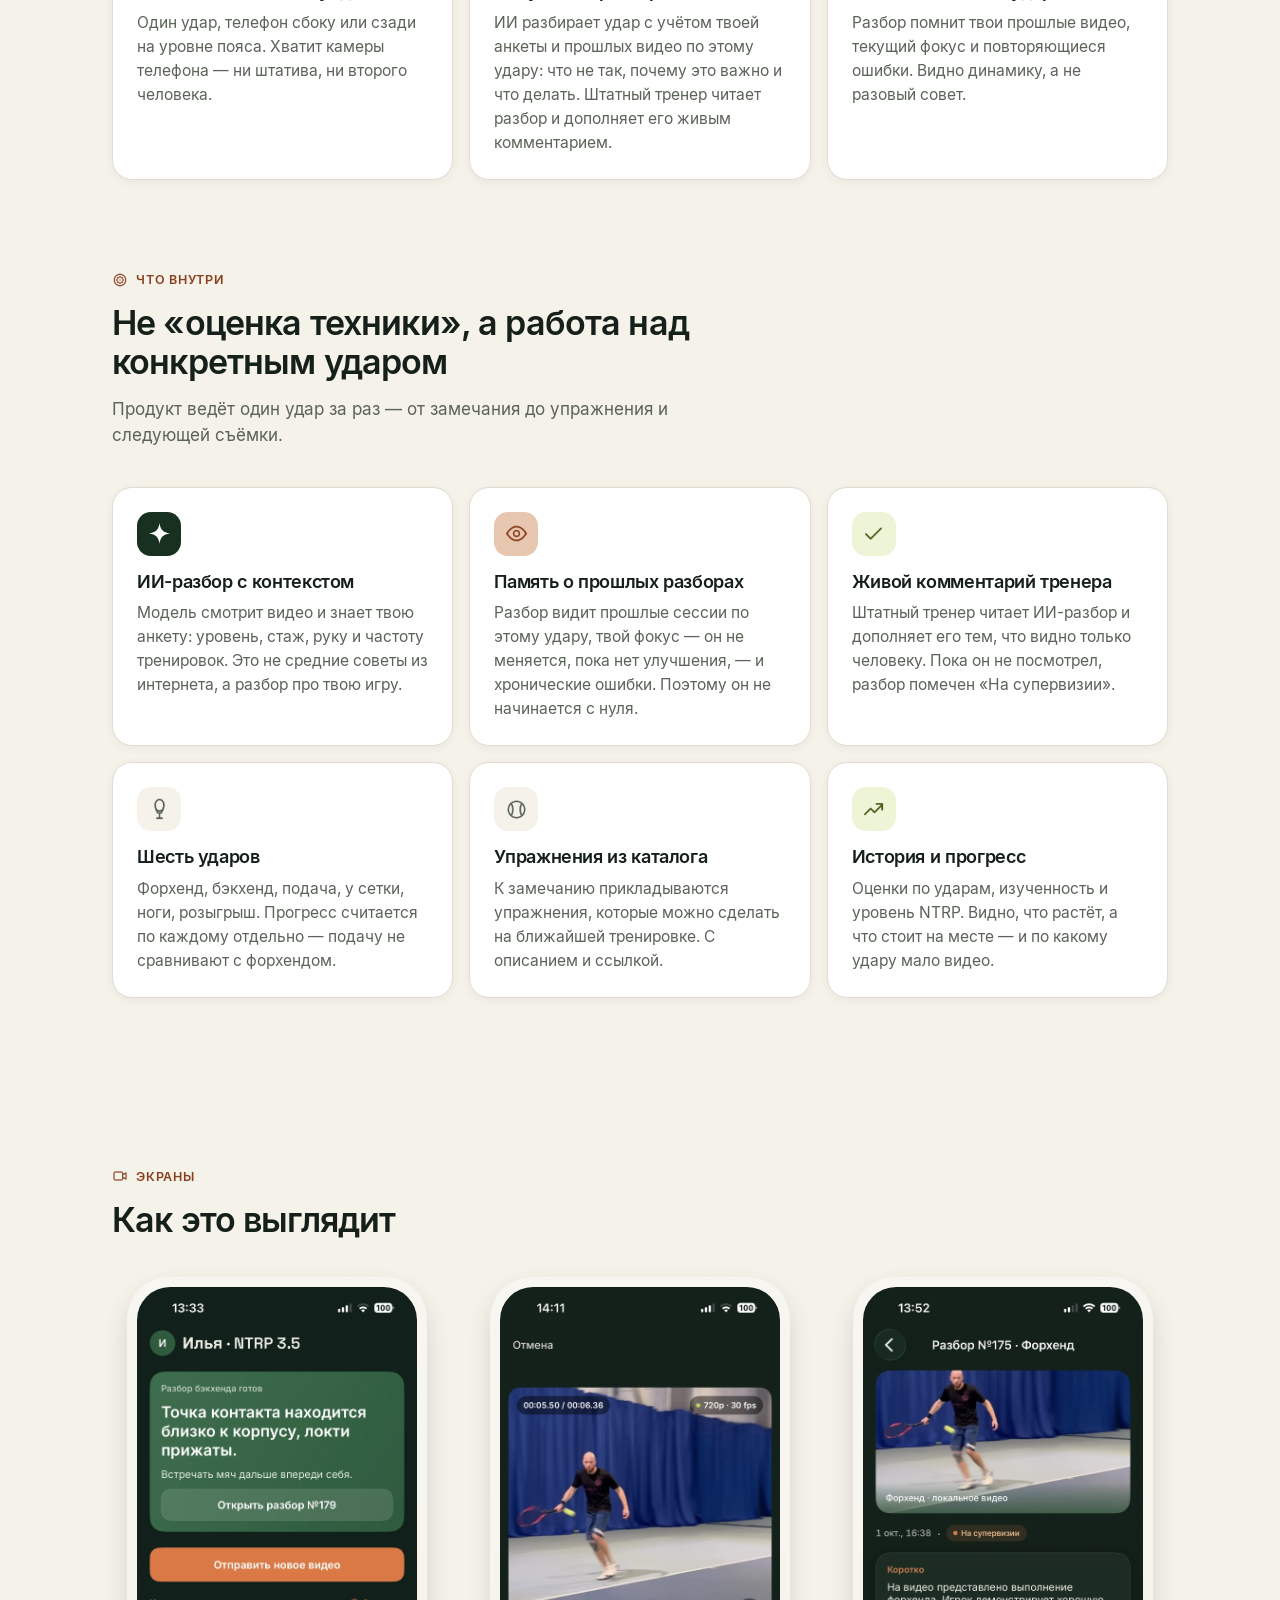
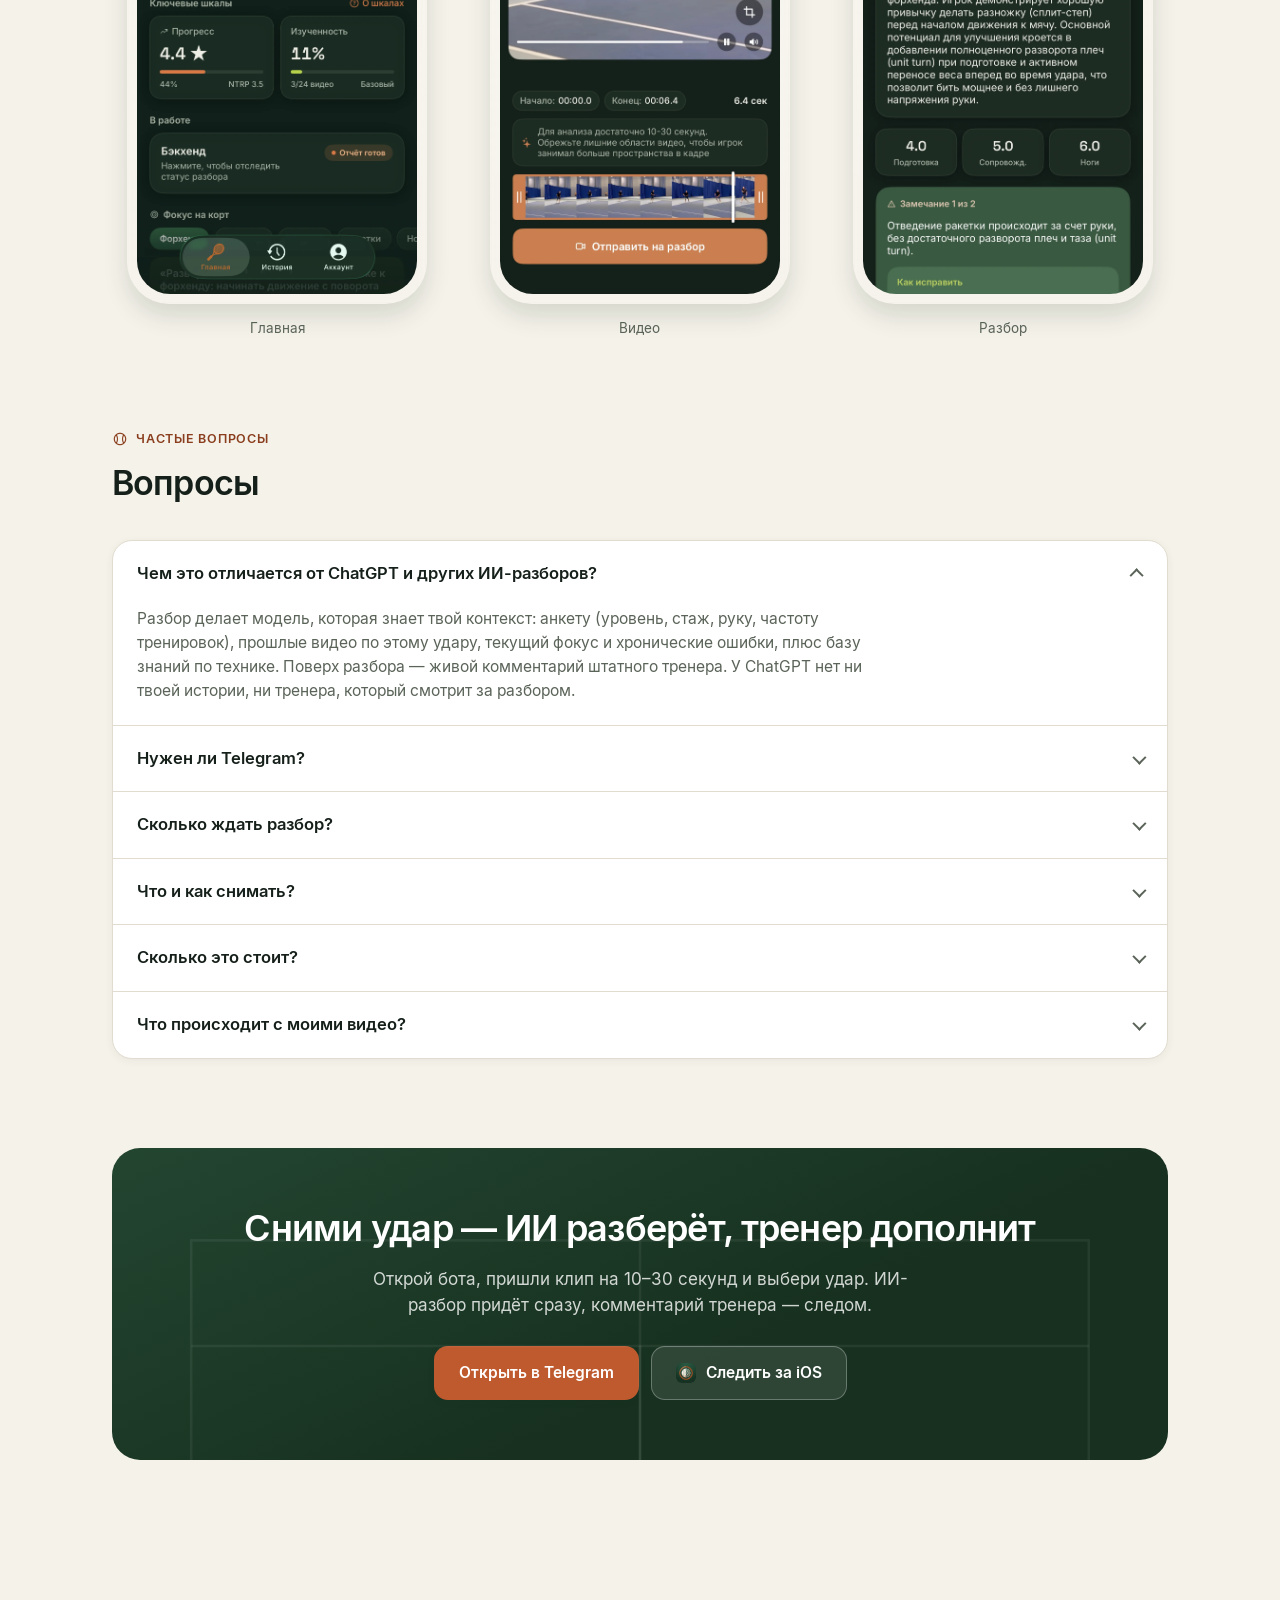
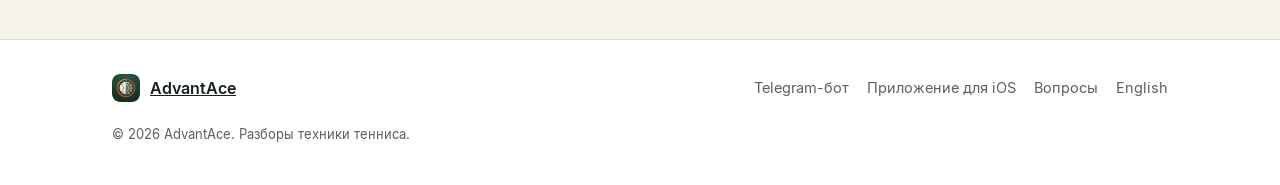
==== commit c5ebb996: "Переименовать сайт в AdvantAce и убрать блок «кому подходит». Co-authored-by: Cursor <cursoragent@cu" ====
--- a/index.html
+++ b/index.html
@@ -4,7 +4,16 @@
 <meta charset="utf-8">
 <meta name="viewport" content="width=device-width, initial-scale=1">
 <meta name="color-scheme" content="light dark">
-<title>SwingSync — ИИ-разбор техники тенниса и живой комментарий тренера</title>
+<script>
+(function () {
+  try {
+    var stored = localStorage.getItem('rally-theme');
+    var dark = stored ? stored === 'dark' : matchMedia('(prefers-color-scheme: dark)').matches;
+    document.documentElement.dataset.theme = dark ? 'dark' : 'light';
+  } catch (e) {}
+})();
+</script>
+<title>AdvantAce — ИИ-разбор техники тенниса и живой комментарий тренера</title>
 <meta name="description" content="Снимаешь удар на телефон — получаешь ИИ-разбор с учётом анкеты, стажа и прошлых видео по этому удару, а штатный тренер дополняет его живым комментарием. Форхенд, бэкхенд, подача, ноги, розыгрыш.">
 <meta name="theme-color" content="#17301F" media="(prefers-color-scheme: light)">
 <meta name="theme-color" content="#10201A" media="(prefers-color-scheme: dark)">
@@ -20,43 +29,39 @@
 <!-- Открытые графы: title/description/locale работают всегда,
      а og:url, og:image, canonical и hreflang требуют абсолютного адреса. -->
 <meta property="og:type" content="website">
-<meta property="og:site_name" content="SwingSync">
+<meta property="og:site_name" content="AdvantAce">
 <meta property="og:locale" content="ru_RU">
 <meta property="og:locale:alternate" content="en_US">
-<meta property="og:title" content="SwingSync — ИИ-разбор техники тенниса и живой комментарий тренера">
+<meta property="og:title" content="AdvantAce — ИИ-разбор техники тенниса и живой комментарий тренера">
 <meta property="og:description" content="ИИ-разбор с учётом твоей анкеты, стажа и прошлых видео. Плюс живой комментарий штатного тренера.">
 
-<!-- SITE-URL:BEGIN — абсолютные адреса, зависящие от домена.
-     Пока он не выбран, блок закомментирован намеренно: canonical,
-     og:url и hreflang с заглушкой хуже, чем их отсутствие.
-     Раскомментировать и подставить домен одной командой:
-       tools/set-domain.sh https://example.com -->
-<!--
-<meta property="og:url" content="https://rshorovby.github.io/rallymind-site/">
-<meta property="og:image" content="https://rshorovby.github.io/rallymind-site/assets/img/og.png">
+<!-- Абсолютные адреса. Домен подставляет tools/set-domain.sh.
+     Строки между маркерами — рабочий HTML, не комментарий. -->
+<!-- SITE-URL:BEGIN -->
+<meta property="og:url" content="https://advantace.app/">
+<meta property="og:image" content="https://advantace.app/assets/img/og.png">
 <meta property="og:image:width" content="1200">
 <meta property="og:image:height" content="630">
-<meta property="og:image:alt" content="SwingSync — ИИ-разбор техники тенниса и живой комментарий тренера">
+<meta property="og:image:alt" content="AdvantAce — ИИ-разбор техники тенниса и живой комментарий тренера">
 <meta name="twitter:card" content="summary_large_image">
-<link rel="canonical" href="https://rshorovby.github.io/rallymind-site/">
-
-<link rel="alternate" hreflang="ru" href="https://rshorovby.github.io/rallymind-site/">
-<link rel="alternate" hreflang="en" href="https://rshorovby.github.io/rallymind-site/en/">
-<link rel="alternate" hreflang="x-default" href="https://rshorovby.github.io/rallymind-site/">
+<link rel="canonical" href="https://advantace.app/">
+
+<link rel="alternate" hreflang="ru" href="https://advantace.app/">
+<link rel="alternate" hreflang="en" href="https://advantace.app/en/">
+<link rel="alternate" hreflang="x-default" href="https://advantace.app/">
 
 <script type="application/ld+json">
 {
   "@context": "https://schema.org",
   "@type": "SoftwareApplication",
-  "name": "SwingSync",
-  "url": "https://rshorovby.github.io/rallymind-site/",
+  "name": "AdvantAce",
+  "url": "https://advantace.app/",
   "description": "ИИ-разбор техники тенниса по видео с учётом анкеты, стажа и прошлых разборов. Штатный тренер дополняет разбор живым комментарием.",
   "applicationCategory": "SportsApplication",
   "operatingSystem": "Telegram, iOS",
   "inLanguage": ["ru", "en"]
 }
 </script>
--->
 <!-- SITE-URL:END -->
 </head>
 <body>
@@ -69,13 +74,12 @@
   <div class="container">
     <a class="brand" href="index.html">
       <img src="assets/img/logo-96.png" alt="" width="32" height="32">
-      SwingSync
+      AdvantAce
     </a>
 
     <nav class="header-nav" aria-label="Разделы страницы">
       <a href="#how">Как это работает</a>
       <a href="#inside">Что внутри</a>
-      <a href="#fit">Кому подходит</a>
       <a href="#faq">Вопросы</a>
     </nav>
 
@@ -138,7 +142,7 @@
         <div class="phone">
           <div class="phone-screen">
             <img src="assets/img/screen-home_ru.webp"
-                 alt="Главная в SwingSync: готовый разбор удара, кнопка отправки видео и ключевые шкалы прогресса"
+                 alt="Главная в AdvantAce: готовый разбор удара, кнопка отправки видео и ключевые шкалы прогресса"
                  width="1179" height="2556" fetchpriority="high" decoding="async">
           </div>
         </div>
@@ -289,7 +293,7 @@
         <div class="phone">
           <div class="phone-screen">
             <img src="assets/img/screen-home_ru.webp"
-                 alt="Главная в SwingSync: готовый разбор удара и ключевые шкалы"
+                 alt="Главная в AdvantAce: готовый разбор удара и ключевые шкалы"
                  width="1179" height="2556" loading="lazy" decoding="async">
           </div>
         </div>
@@ -300,7 +304,7 @@
         <div class="phone">
           <div class="phone-screen">
             <img src="assets/img/screen-video_ru.webp"
-                 alt="Загрузка видео в SwingSync: обрезка клипа и отправка на разбор"
+                 alt="Загрузка видео в AdvantAce: обрезка клипа и отправка на разбор"
                  width="1179" height="2556" loading="lazy" decoding="async">
           </div>
         </div>
@@ -311,44 +315,12 @@
         <div class="phone">
           <div class="phone-screen">
             <img src="assets/img/screen-result_ru.webp"
-                 alt="Разбор удара в SwingSync: замечания ИИ и как их исправить"
+                 alt="Разбор удара в AdvantAce: замечания ИИ и как их исправить"
                  width="1179" height="2556" loading="lazy" decoding="async">
           </div>
         </div>
         <figcaption>Разбор</figcaption>
       </figure>
-    </div>
-  </div>
-</section>
-
-<!-- ================= Кому подходит ================= -->
-
-<section class="section" id="fit">
-  <div class="container">
-    <div class="section-head reveal">
-      <span class="kicker"><span class="icon icon-shield" aria-hidden="true"></span>Честно</span>
-      <h2 class="section-title">Кому подходит, а кому нет</h2>
-      <p class="section-lead">Мы разбираем видео, а не заменяем занятия с тренером на корте. Лучше сказать это сразу.</p>
-    </div>
-
-    <div class="fit reveal">
-      <article class="fit-card fit-yes">
-        <h3>Подойдёт, если</h3>
-        <ul class="fit-list">
-          <li><span class="icon icon-check" aria-hidden="true"></span>Ты играешь регулярно и хотя бы иногда снимаешь себя на телефон.</li>
-          <li><span class="icon icon-check" aria-hidden="true"></span>Хочешь понимать, что именно исправлять, а не «больше работать ногами».</li>
-          <li><span class="icon icon-check" aria-hidden="true"></span>Готов снимать один и тот же удар несколько раз, чтобы увидеть динамику.</li>
-        </ul>
-      </article>
-
-      <article class="fit-card fit-no">
-        <h3>Не подойдёт, если</h3>
-        <ul class="fit-list">
-          <li><span class="icon icon-close" aria-hidden="true"></span>Нужны живые занятия с тренером на корте — это другой формат, мы его не заменяем.</li>
-          <li><span class="icon icon-close" aria-hidden="true"></span>Не нужен комментарий живого тренера — хватит автоматического разбора.</li>
-          <li><span class="icon icon-close" aria-hidden="true"></span>Не готов снимать себя и разбирать свою технику по видео.</li>
-        </ul>
-      </article>
     </div>
   </div>
 </section>
@@ -444,7 +416,7 @@
     <div class="footer-grid">
       <a class="footer-brand" href="index.html">
         <img src="assets/img/logo-96.png" alt="" width="28" height="28">
-        SwingSync
+        AdvantAce
       </a>
 
       <nav class="footer-links" aria-label="Ссылки">
@@ -456,7 +428,7 @@
     </div>
 
     <p class="footer-legal">
-      © <span data-year>2026</span> SwingSync. Разборы техники тенниса.
+      © <span data-year>2026</span> AdvantAce. Разборы техники тенниса.
       <!-- ЗАМЕНИТЬ при деплое: добавить ссылку на политику конфиденциальности,
            когда страница появится:
            <a href="privacy.html">Политика конфиденциальности</a> -->
--- a/assets/tokens.css
+++ b/assets/tokens.css
@@ -76,6 +76,7 @@
       следовать за системной настройкой устройства.
       ========================================================= */
    [data-theme="dark"]{
+     color-scheme: dark;
      --court:        #2F5A3E;  /* светлее, чем в светлой теме — иначе не отличить от фона */
      --court-2:      #3E6E4D;
    
@@ -100,6 +101,33 @@
      --shadow-card:  0 2px 8px rgba(0, 0, 0, 0.35);
      --shadow-float: 0 12px 24px rgba(0, 0, 0, 0.5);
    }
+
+   /* Тот же набор, если скрипт темы не выполнился.
+      data-theme="light" отключает его при ручном выборе светлой темы.
+      Значения держать одинаковыми с блоком [data-theme="dark"]. */
+   @media (prefers-color-scheme: dark) {
+     :root:not([data-theme="light"]) {
+       color-scheme: dark;
+       --court:        #2F5A3E;
+       --court-2:      #3E6E4D;
+       --clay:         #D97A46;
+       --clay-soft:    rgba(217, 122, 70, 0.16);
+       --clay-text:    #F0B384;
+       --ball:         #B9D34A;
+       --ball-soft:    rgba(185, 211, 74, 0.14);
+       --ball-text:    #D4E895;
+       --danger:           #E0685A;
+       --danger-soft:      rgba(224, 104, 90, 0.14);
+       --danger-soft-line: rgba(224, 104, 90, 0.3);
+       --chalk:        #10201A;
+       --paper:        #1A2C23;
+       --ink:          #F1EFE7;
+       --ink-soft:     #A9B3A4;
+       --line:         #2C3D32;
+       --shadow-card:  0 2px 8px rgba(0, 0, 0, 0.35);
+       --shadow-float: 0 12px 24px rgba(0, 0, 0, 0.5);
+     }
+   }
    
    /* =========================================================
       ПРАВИЛО ЦВЕТА (важно соблюдать при внедрении):
--- a/assets/site.css
+++ b/assets/site.css
@@ -62,6 +62,7 @@
   -webkit-text-size-adjust: 100%;
   scroll-behavior: smooth;
   scroll-padding-top: calc(var(--header-h) + 16px);
+  color-scheme: light;
 }
 
 body {
@@ -740,49 +741,6 @@
   color: var(--ink-soft);
 }
 
-/* ---------- Кому подходит ---------- */
-
-.fit {
-  display: grid;
-  grid-template-columns: repeat(auto-fit, minmax(290px, 1fr));
-  gap: 16px;
-}
-.fit-card {
-  border: 1px solid var(--line);
-  border-radius: 20px;
-  background: var(--paper);
-  padding: 24px;
-  box-shadow: var(--shadow-card);
-}
-.fit-card h3 {
-  font-size: 17px;
-}
-.fit-list {
-  margin: 16px 0 0;
-  padding: 0;
-  list-style: none;
-  display: flex;
-  flex-direction: column;
-  gap: 12px;
-}
-.fit-list li {
-  display: flex;
-  gap: 11px;
-  font-size: 15.5px;
-  color: var(--ink-soft);
-}
-.fit-list .icon {
-  width: 19px;
-  height: 19px;
-  margin-top: 3px;
-}
-.fit-yes .icon {
-  color: var(--ball-text);
-}
-.fit-no .icon {
-  color: var(--ink-soft);
-}
-
 /* ---------- FAQ ---------- */
 
 .faq {
@@ -926,6 +884,16 @@
   }
 }
 
+/* ---------- 404 ---------- */
+
+.missing {
+  max-width: 36rem;
+  padding-bottom: var(--section-y);
+}
+.missing .hero-cta {
+  margin-top: 28px;
+}
+
 /* ---------- Тёмная тема: точечные правки поверх токенов ---------- */
 
 [data-theme='dark'] .site-header {
@@ -937,3 +905,15 @@
 [data-theme='dark'] .stat-value {
   color: var(--ball);
 }
+
+@media (prefers-color-scheme: dark) {
+  :root:not([data-theme='light']) .site-header {
+    border-bottom-color: var(--line);
+  }
+  :root:not([data-theme='light']) .card-icon-court {
+    background: var(--court-2);
+  }
+  :root:not([data-theme='light']) .stat-value {
+    color: var(--ball);
+  }
+}
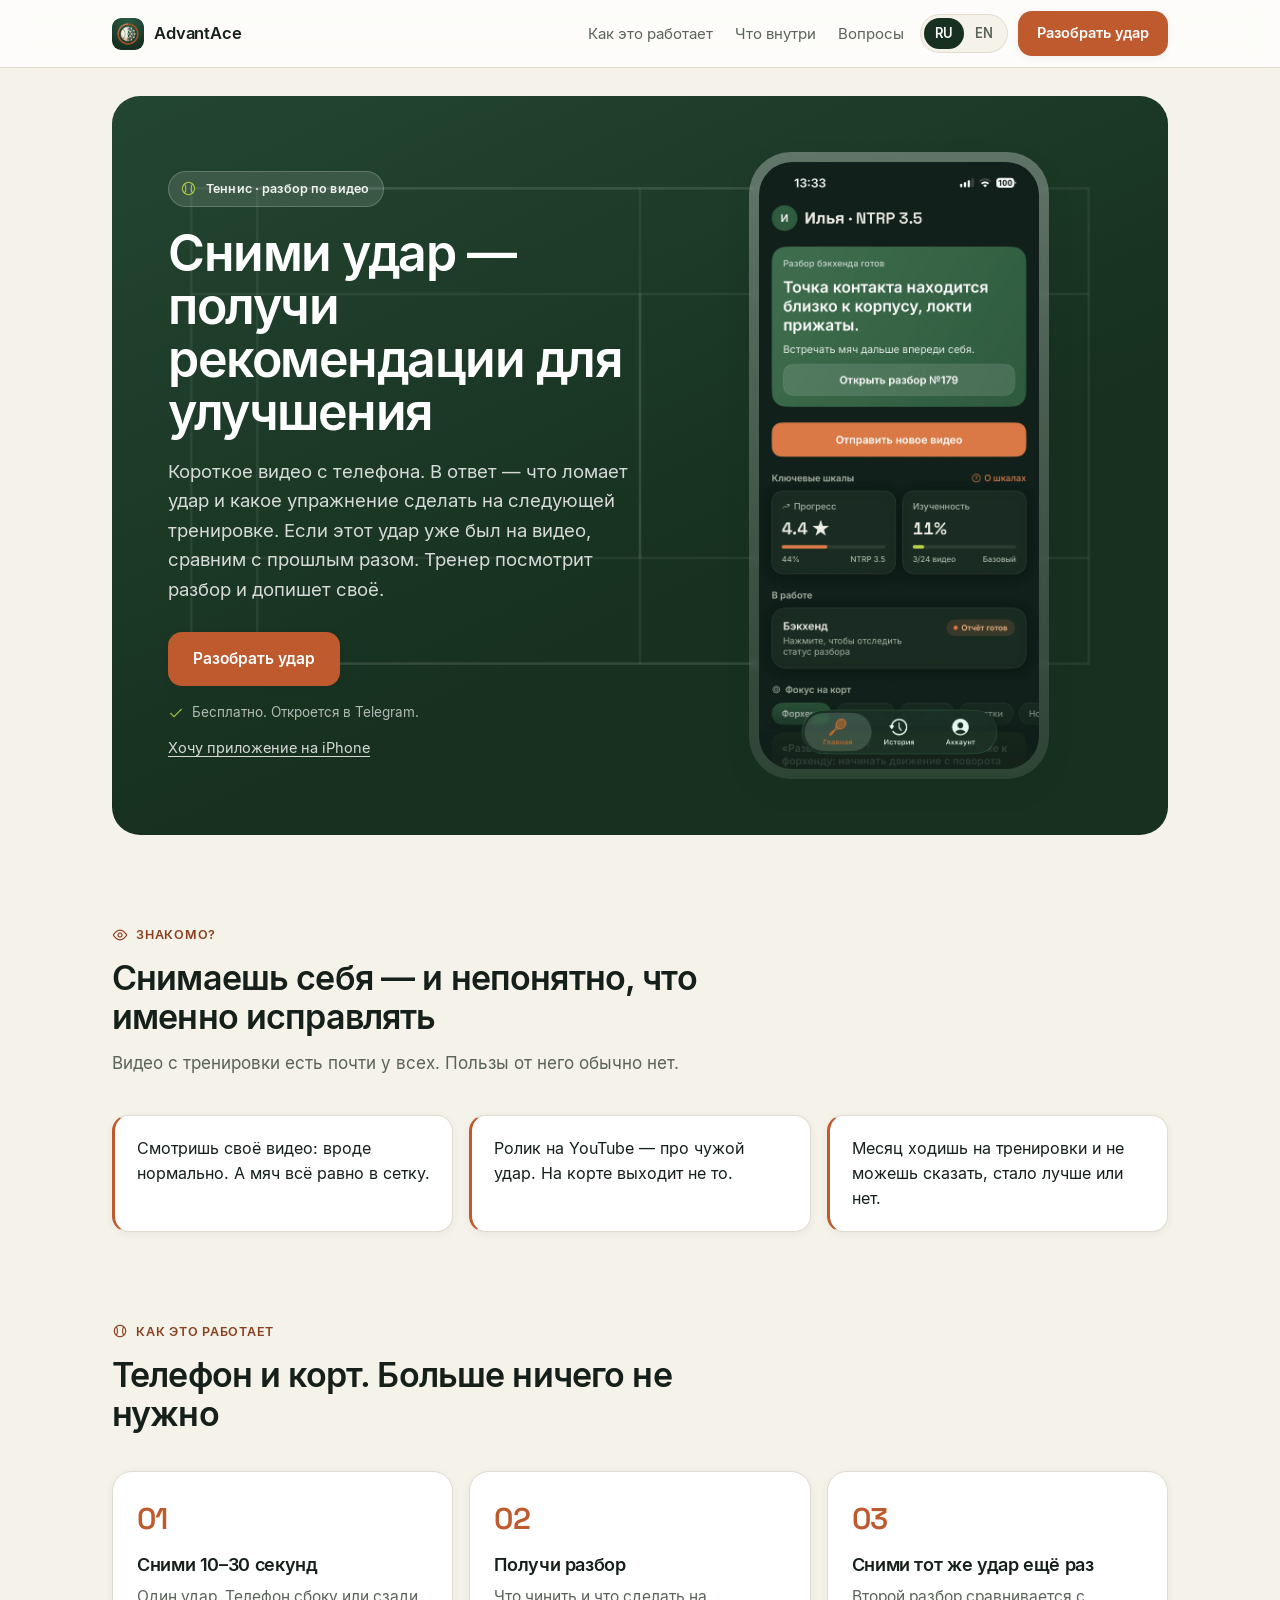
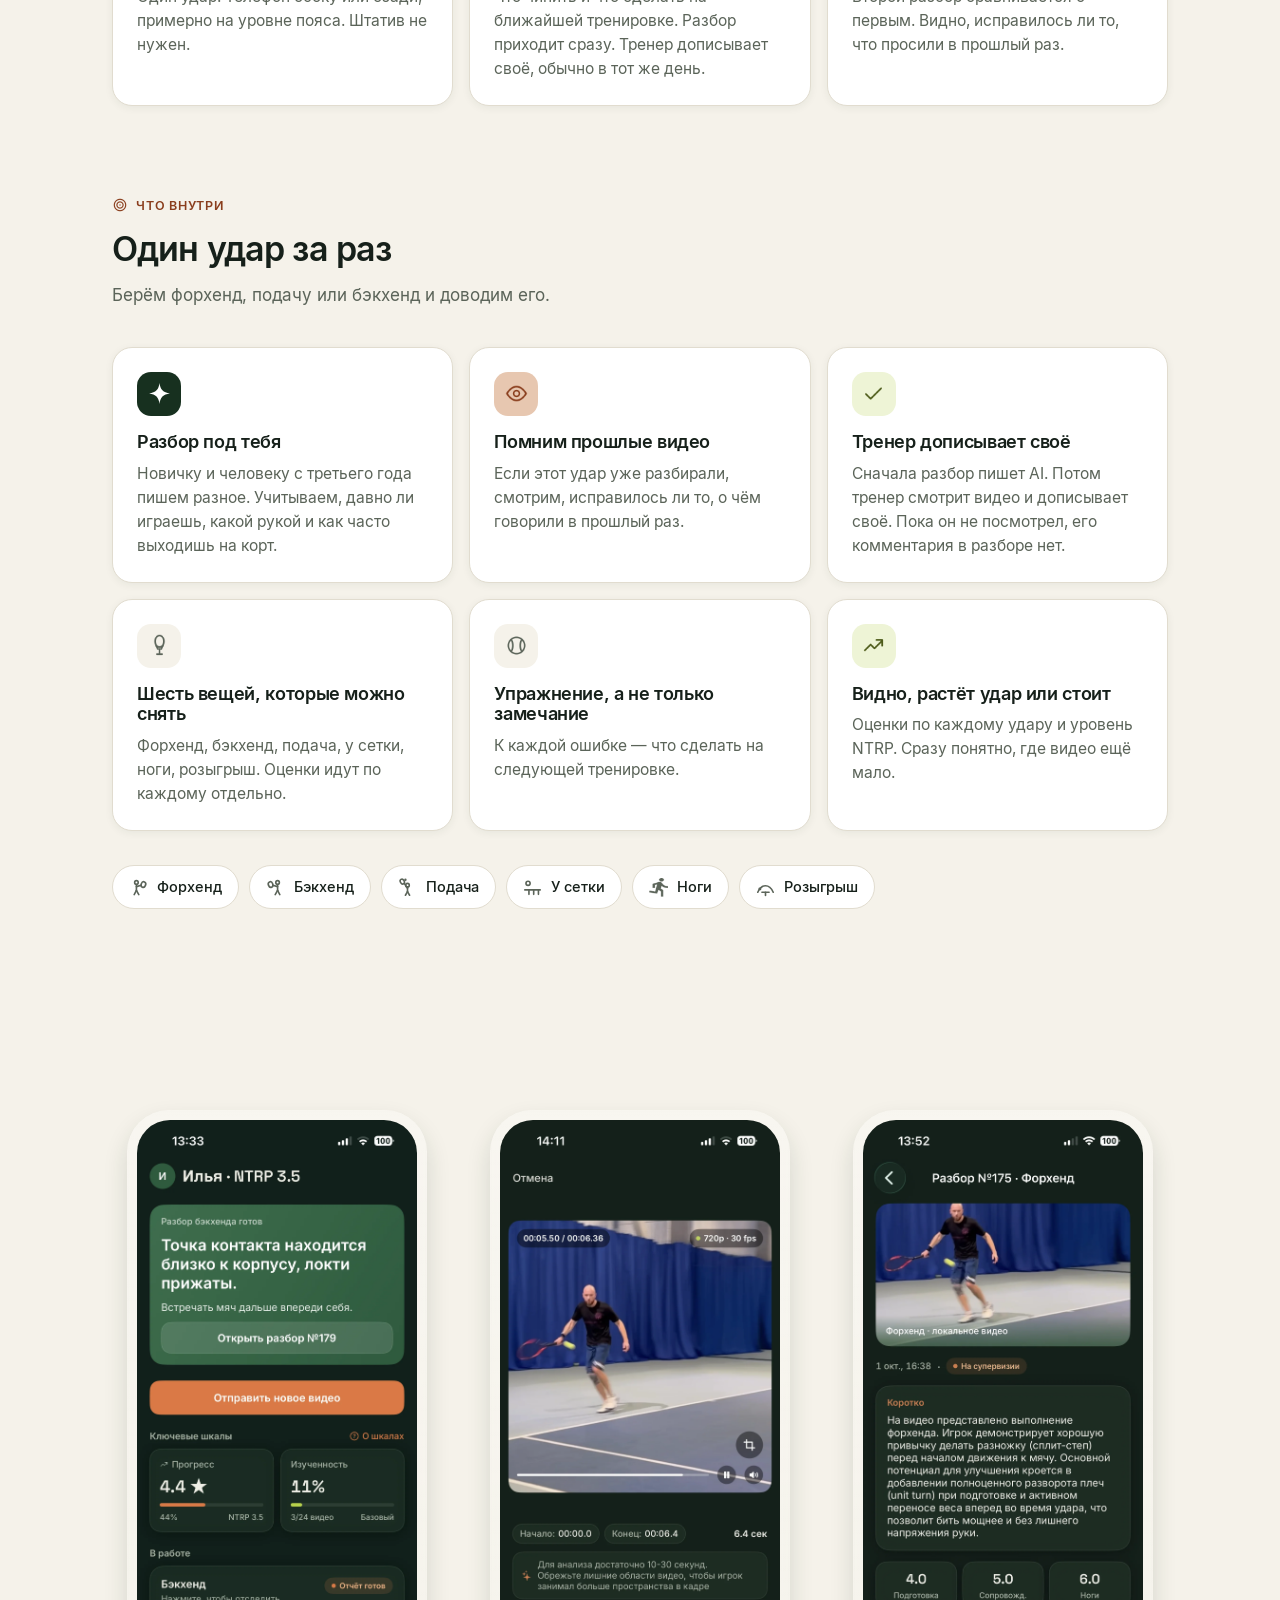
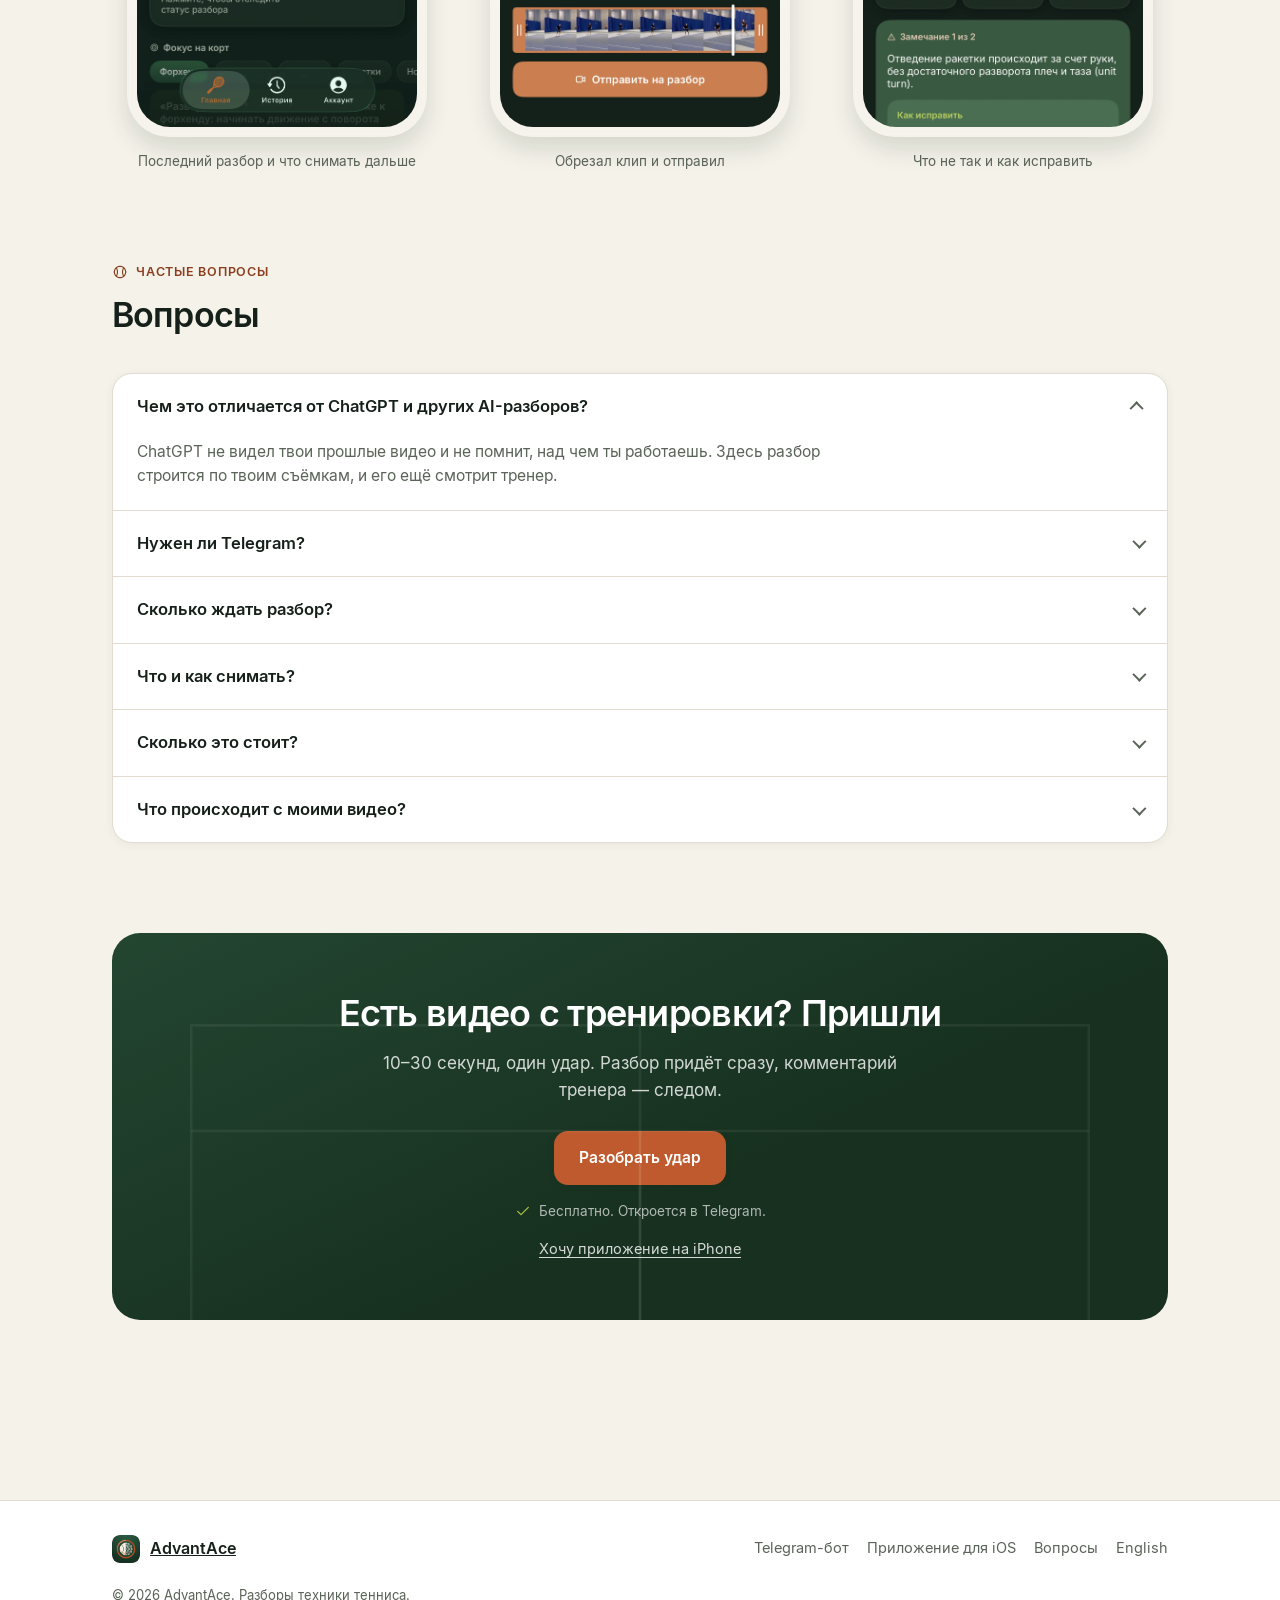
==== commit 795bc1bb: "Переписать тексты лендинга проще и вести кнопку к разбору удара. Co-authored-by: Cursor <cursoragent" ====
--- a/index.html
+++ b/index.html
@@ -13,8 +13,8 @@
   } catch (e) {}
 })();
 </script>
-<title>AdvantAce — ИИ-разбор техники тенниса и живой комментарий тренера</title>
-<meta name="description" content="Снимаешь удар на телефон — получаешь ИИ-разбор с учётом анкеты, стажа и прошлых видео по этому удару, а штатный тренер дополняет его живым комментарием. Форхенд, бэкхенд, подача, ноги, розыгрыш.">
+<title>AdvantAce — разбор техники тенниса по видео с телефона</title>
+<meta name="description" content="Сними удар на телефон. В ответ — что чинить и какое упражнение сделать на следующей тренировке. Тренер допишет своё.">
 <meta name="theme-color" content="#17301F" media="(prefers-color-scheme: light)">
 <meta name="theme-color" content="#10201A" media="(prefers-color-scheme: dark)">
 
@@ -32,8 +32,8 @@
 <meta property="og:site_name" content="AdvantAce">
 <meta property="og:locale" content="ru_RU">
 <meta property="og:locale:alternate" content="en_US">
-<meta property="og:title" content="AdvantAce — ИИ-разбор техники тенниса и живой комментарий тренера">
-<meta property="og:description" content="ИИ-разбор с учётом твоей анкеты, стажа и прошлых видео. Плюс живой комментарий штатного тренера.">
+<meta property="og:title" content="AdvantAce — разбор техники тенниса по видео с телефона">
+<meta property="og:description" content="Короткое видео с телефона: что чинить, упражнение на тренировку и комментарий тренера.">
 
 <!-- Абсолютные адреса. Домен подставляет tools/set-domain.sh.
      Строки между маркерами — рабочий HTML, не комментарий. -->
@@ -42,7 +42,7 @@
 <meta property="og:image" content="https://advantace.app/assets/img/og.png">
 <meta property="og:image:width" content="1200">
 <meta property="og:image:height" content="630">
-<meta property="og:image:alt" content="AdvantAce — ИИ-разбор техники тенниса и живой комментарий тренера">
+<meta property="og:image:alt" content="AdvantAce — разбор техники тенниса по видео с телефона">
 <meta name="twitter:card" content="summary_large_image">
 <link rel="canonical" href="https://advantace.app/">
 
@@ -56,7 +56,7 @@
   "@type": "SoftwareApplication",
   "name": "AdvantAce",
   "url": "https://advantace.app/",
-  "description": "ИИ-разбор техники тенниса по видео с учётом анкеты, стажа и прошлых разборов. Штатный тренер дополняет разбор живым комментарием.",
+  "description": "Разбор техники тенниса по видео с телефона: что чинить, упражнение на следующую тренировку и комментарий тренера.",
   "applicationCategory": "SportsApplication",
   "operatingSystem": "Telegram, iOS",
   "inLanguage": ["ru", "en"]
@@ -89,8 +89,8 @@
         <a href="en/index.html" hreflang="en" lang="en">EN</a>
       </div>
       <a class="btn btn-primary" href="https://t.me/RallyCoachAI_bot?start=web" target="_blank" rel="noopener">
-        <span class="label-full">Открыть в Telegram</span>
-        <span class="label-short">Telegram</span>
+        <span class="label-full">Разобрать удар</span>
+        <span class="label-short">Разбор</span>
       </a>
     </div>
   </div>
@@ -114,35 +114,33 @@
 
       <div class="hero-grid">
         <div>
-          <span class="eyebrow"><span class="icon icon-ball" aria-hidden="true"></span>ИИ-разбор · теннис</span>
-
-          <h1>ИИ-разбор удара, который знает твой контекст</h1>
+          <span class="eyebrow"><span class="icon icon-ball" aria-hidden="true"></span>Теннис · разбор по видео</span>
+
+          <h1>Сними удар — получи рекомендации для улучшения</h1>
 
           <p class="hero-lead">
-            Снимаешь удар на телефон — модель разбирает его с учётом анкеты: уровня, стажа,
-            руки и частоты тренировок, а также прошлых видео по этому удару.
-            Штатный тренер читает разбор и дополняет его живым комментарием.
-            Следующее видео показывает, что изменилось.
+            Короткое видео с телефона. В ответ — что ломает удар и какое упражнение сделать
+            на следующей тренировке. Если этот удар уже был на видео, сравним с прошлым разом.
+            Тренер посмотрит разбор и допишет своё.
           </p>
 
           <div class="hero-cta">
-            <a class="btn btn-primary" href="https://t.me/RallyCoachAI_bot?start=web" target="_blank" rel="noopener">Открыть в Telegram</a>
-            <a class="btn btn-ghost-dark" href="https://t.me/RallyCoachAI_bot?start=web_ios" target="_blank" rel="noopener">
-              <img src="assets/img/logo-96.png" alt="" width="20" height="20" style="border-radius:6px">
-              Следить за iOS
-            </a>
+            <a class="btn btn-primary" href="https://t.me/RallyCoachAI_bot?start=web" target="_blank" rel="noopener">Разобрать удар</a>
           </div>
 
           <p class="hero-note">
             <span class="icon icon-check" aria-hidden="true"></span>
-            Разборы бесплатны в открытой бете. Приложение для iPhone — скоро.
+            Бесплатно. Откроется в Telegram.
+          </p>
+          <p class="hero-aside">
+            <a href="https://t.me/RallyCoachAI_bot?start=web_ios" target="_blank" rel="noopener">Хочу приложение на iPhone</a>
           </p>
         </div>
 
         <div class="phone">
           <div class="phone-screen">
             <img src="assets/img/screen-home_ru.webp"
-                 alt="Главная в AdvantAce: готовый разбор удара, кнопка отправки видео и ключевые шкалы прогресса"
+                 alt="Главная в AdvantAce: готовый разбор удара, кнопка отправки видео и шкалы прогресса"
                  width="1179" height="2556" fetchpriority="high" decoding="async">
           </div>
         </div>
@@ -181,13 +179,13 @@
     <div class="section-head reveal">
       <span class="kicker"><span class="icon icon-eye" aria-hidden="true"></span>Знакомо?</span>
       <h2 class="section-title">Снимаешь себя — и непонятно, что именно исправлять</h2>
-      <p class="section-lead">Три причины, по которым видео с тренировки обычно не превращается в прогресс.</p>
+      <p class="section-lead">Видео с тренировки есть почти у всех. Пользы от него обычно нет.</p>
     </div>
 
     <div class="pains reveal">
-      <p class="pain">Посмотрел своё видео и не понял, что не так: вроде похоже на то, как играют нормально.</p>
-      <p class="pain">Советы из роликов — про чужой удар. Примерить их на себя не получается.</p>
-      <p class="pain">Через месяц занятий непонятно, стало ли лучше и что вообще изменилось.</p>
+      <p class="pain">Смотришь своё видео: вроде нормально. А мяч всё равно в сетку.</p>
+      <p class="pain">Ролик на YouTube — про чужой удар. На корте выходит не то.</p>
+      <p class="pain">Месяц ходишь на тренировки и не можешь сказать, стало лучше или нет.</p>
     </div>
   </div>
 </section>
@@ -198,24 +196,24 @@
   <div class="container">
     <div class="section-head reveal">
       <span class="kicker"><span class="icon icon-ball" aria-hidden="true"></span>Как это работает</span>
-      <h2 class="section-title">Три шага, без оборудования и монтажа</h2>
+      <h2 class="section-title">Телефон и корт. Больше ничего не нужно</h2>
     </div>
 
     <div class="steps reveal">
       <article class="step">
         <span class="step-num">01</span>
-        <h3>Снимаешь 10–30 секунд</h3>
-        <p>Один удар, телефон сбоку или сзади на уровне пояса. Хватит камеры телефона — ни штатива, ни второго человека.</p>
+        <h3>Сними 10–30 секунд</h3>
+        <p>Один удар. Телефон сбоку или сзади, примерно на уровне пояса. Штатив не нужен.</p>
       </article>
       <article class="step">
         <span class="step-num">02</span>
-        <h3>Получаешь разбор</h3>
-        <p>ИИ разбирает удар с учётом твоей анкеты и прошлых видео по этому удару: что не так, почему это важно и что делать. Штатный тренер читает разбор и дополняет его живым комментарием.</p>
+        <h3>Получи разбор</h3>
+        <p>Что чинить и что сделать на ближайшей тренировке. Разбор приходит сразу. Тренер дописывает своё, обычно в тот же день.</p>
       </article>
       <article class="step">
         <span class="step-num">03</span>
-        <h3>Снимаешь тот же удар снова</h3>
-        <p>Разбор помнит твои прошлые видео, текущий фокус и повторяющиеся ошибки. Видно динамику, а не разовый совет.</p>
+        <h3>Сними тот же удар ещё раз</h3>
+        <p>Второй разбор сравнивается с первым. Видно, исправилось ли то, что просили в прошлый раз.</p>
       </article>
     </div>
   </div>
@@ -227,40 +225,40 @@
   <div class="container">
     <div class="section-head reveal">
       <span class="kicker"><span class="icon icon-target" aria-hidden="true"></span>Что внутри</span>
-      <h2 class="section-title">Не «оценка техники», а работа над конкретным ударом</h2>
-      <p class="section-lead">Продукт ведёт один удар за раз — от замечания до упражнения и следующей съёмки.</p>
+      <h2 class="section-title">Один удар за раз</h2>
+      <p class="section-lead">Берём форхенд, подачу или бэкхенд и доводим его.</p>
     </div>
 
     <div class="cards reveal">
       <article class="card">
         <span class="card-icon card-icon-court"><span class="icon icon-ai" aria-hidden="true"></span></span>
-        <h3>ИИ-разбор с контекстом</h3>
-        <p>Модель смотрит видео и знает твою анкету: уровень, стаж, руку и частоту тренировок. Это не средние советы из интернета, а разбор про твою игру.</p>
+        <h3>Разбор под тебя</h3>
+        <p>Новичку и человеку с третьего года пишем разное. Учитываем, давно ли играешь, какой рукой и как часто выходишь на корт.</p>
       </article>
       <article class="card">
         <span class="card-icon card-icon-process"><span class="icon icon-eye" aria-hidden="true"></span></span>
-        <h3>Память о прошлых разборах</h3>
-        <p>Разбор видит прошлые сессии по этому удару, твой фокус — он не меняется, пока нет улучшения, — и хронические ошибки. Поэтому он не начинается с нуля.</p>
+        <h3>Помним прошлые видео</h3>
+        <p>Если этот удар уже разбирали, смотрим, исправилось ли то, о чём говорили в прошлый раз.</p>
       </article>
       <article class="card">
         <span class="card-icon card-icon-done"><span class="icon icon-check" aria-hidden="true"></span></span>
-        <h3>Живой комментарий тренера</h3>
-        <p>Штатный тренер читает ИИ-разбор и дополняет его тем, что видно только человеку. Пока он не посмотрел, разбор помечен «На супервизии».</p>
+        <h3>Тренер дописывает своё</h3>
+        <p>Сначала разбор пишет AI. Потом тренер смотрит видео и дописывает своё. Пока он не посмотрел, его комментария в разборе нет.</p>
       </article>
       <article class="card">
         <span class="card-icon"><span class="icon icon-racket" aria-hidden="true"></span></span>
-        <h3>Шесть ударов</h3>
-        <p>Форхенд, бэкхенд, подача, у сетки, ноги, розыгрыш. Прогресс считается по каждому отдельно — подачу не сравнивают с форхендом.</p>
+        <h3>Шесть вещей, которые можно снять</h3>
+        <p>Форхенд, бэкхенд, подача, у сетки, ноги, розыгрыш. Оценки идут по каждому отдельно.</p>
       </article>
       <article class="card">
         <span class="card-icon"><span class="icon icon-ball" aria-hidden="true"></span></span>
-        <h3>Упражнения из каталога</h3>
-        <p>К замечанию прикладываются упражнения, которые можно сделать на ближайшей тренировке. С описанием и ссылкой.</p>
+        <h3>Упражнение, а не только замечание</h3>
+        <p>К каждой ошибке — что сделать на следующей тренировке.</p>
       </article>
       <article class="card">
         <span class="card-icon card-icon-done"><span class="icon icon-trend" aria-hidden="true"></span></span>
-        <h3>История и прогресс</h3>
-        <p>Оценки по ударам, изученность и уровень NTRP. Видно, что растёт, а что стоит на месте — и по какому удару мало видео.</p>
+        <h3>Видно, растёт удар или стоит</h3>
+        <p>Оценки по каждому удару и уровень NTRP. Сразу понятно, где видео ещё мало.</p>
       </article>
     </div>
 
@@ -285,7 +283,7 @@
   <div class="container">
     <div class="section-head reveal">
       <span class="kicker"><span class="icon icon-video" aria-hidden="true"></span>Экраны</span>
-      <h2 class="section-title">Как это выглядит</h2>
+      <h2 class="section-title">Как выглядит разбор</h2>
     </div>
 
     <div class="shots reveal">
@@ -293,11 +291,11 @@
         <div class="phone">
           <div class="phone-screen">
             <img src="assets/img/screen-home_ru.webp"
-                 alt="Главная в AdvantAce: готовый разбор удара и ключевые шкалы"
+                 alt="Главная в AdvantAce: последний разбор и что снимать дальше"
                  width="1179" height="2556" loading="lazy" decoding="async">
           </div>
         </div>
-        <figcaption>Главная</figcaption>
+        <figcaption>Последний разбор и что снимать дальше</figcaption>
       </figure>
 
       <figure class="shot">
@@ -308,18 +306,18 @@
                  width="1179" height="2556" loading="lazy" decoding="async">
           </div>
         </div>
-        <figcaption>Видео</figcaption>
+        <figcaption>Обрезал клип и отправил</figcaption>
       </figure>
 
       <figure class="shot">
         <div class="phone">
           <div class="phone-screen">
             <img src="assets/img/screen-result_ru.webp"
-                 alt="Разбор удара в AdvantAce: замечания ИИ и как их исправить"
+                 alt="Разбор удара в AdvantAce: что не так и как это исправить"
                  width="1179" height="2556" loading="lazy" decoding="async">
           </div>
         </div>
-        <figcaption>Разбор</figcaption>
+        <figcaption>Что не так и как исправить</figcaption>
       </figure>
     </div>
   </div>
@@ -336,44 +334,44 @@
 
     <div class="faq reveal">
       <details open>
-        <summary>Чем это отличается от ChatGPT и других ИИ-разборов?</summary>
-        <div class="faq-body">
-          Разбор делает модель, которая знает твой контекст: анкету (уровень, стаж, руку, частоту тренировок), прошлые видео по этому удару, текущий фокус и хронические ошибки, плюс базу знаний по технике. Поверх разбора — живой комментарий штатного тренера. У ChatGPT нет ни твоей истории, ни тренера, который смотрит за разбором.
+        <summary>Чем это отличается от ChatGPT и других AI-разборов?</summary>
+        <div class="faq-body">
+          ChatGPT не видел твои прошлые видео и не помнит, над чем ты работаешь. Здесь разбор строится по твоим съёмкам, и его ещё смотрит тренер.
         </div>
       </details>
 
       <details>
         <summary>Нужен ли Telegram?</summary>
         <div class="faq-body">
-          Сейчас да: канал — Telegram-бот. Приложение для iPhone в разработке; там будет то же самое плюс пуши о готовом разборе и копия видео на устройстве. Оставить заявку на приложение можно в боте — нажми «Следить за iOS».
+          Пока да: всё происходит в боте. Приложение для iPhone делаем. Там придёт уведомление, когда разбор готов, и копия видео останется на телефоне. Оставить заявку можно по ссылке «Хочу приложение на iPhone».
         </div>
       </details>
 
       <details>
         <summary>Сколько ждать разбор?</summary>
         <div class="faq-body">
-          ИИ-разбор появляется сразу после загрузки видео. Комментарий тренера занимает до 24 часов — обычно быстрее. Если тренер не успевает, разбор всё равно отдаётся тебе по таймауту.
+          Разбор приходит сразу после загрузки. Комментарий тренера — обычно в тот же день, крайний срок сутки. Если тренер не успел, разбор всё равно приходит.
         </div>
       </details>
 
       <details>
         <summary>Что и как снимать?</summary>
         <div class="faq-body">
-          10–30 секунд, один удар, телефон сбоку или сзади на уровне пояса. Не нужно снимать весь розыгрыш: чем короче клип, тем точнее разбор. Дальше разбор сам подскажет, что снять следующим.
+          10–30 секунд, один удар, телефон сбоку или сзади на уровне пояса. Весь розыгрыш снимать не нужно: короткий клип разбирается точнее. Дальше подскажем, что снять следующим.
         </div>
       </details>
 
       <details>
         <summary>Сколько это стоит?</summary>
         <div class="faq-body">
-          Сейчас продукт в открытой бете, и разборы бесплатны. Когда появятся тарифы, первый разбор останется бесплатным: сначала нужно увидеть, что продукт реально даёт.
+          Пока бесплатно. Когда появятся цены, первый разбор останется бесплатным: сначала посмотришь, что получается.
         </div>
       </details>
 
       <details>
         <summary>Что происходит с моими видео?</summary>
         <div class="faq-body">
-          На нашем сервере видео не хранится: после разбора файл удаляется. В Telegram он остаётся в переписке с ботом — её можно очистить в любой момент.
+          На сервере файл удаляем сразу после разбора. В Telegram он остаётся в чате с ботом — стереть его можно в любой момент.
         </div>
       </details>
     </div>
@@ -393,16 +391,19 @@
         <line x1="400" y1="150" x2="400" y2="350"></line>
       </svg>
 
-      <h2>Сними удар — ИИ разберёт, тренер дополнит</h2>
-      <p>Открой бота, пришли клип на 10–30 секунд и выбери удар. ИИ-разбор придёт сразу, комментарий тренера — следом.</p>
+      <h2>Есть видео с тренировки? Пришли</h2>
+      <p>10–30 секунд, один удар. Разбор придёт сразу, комментарий тренера — следом.</p>
 
       <div class="hero-cta">
-        <a class="btn btn-primary" href="https://t.me/RallyCoachAI_bot?start=web" target="_blank" rel="noopener">Открыть в Telegram</a>
-        <a class="btn btn-ghost-dark" href="https://t.me/RallyCoachAI_bot?start=web_ios" target="_blank" rel="noopener">
-          <img src="assets/img/logo-96.png" alt="" width="20" height="20" style="border-radius:6px">
-          Следить за iOS
-        </a>
-      </div>
+        <a class="btn btn-primary" href="https://t.me/RallyCoachAI_bot?start=web" target="_blank" rel="noopener">Разобрать удар</a>
+      </div>
+      <p class="hero-note">
+        <span class="icon icon-check" aria-hidden="true"></span>
+        Бесплатно. Откроется в Telegram.
+      </p>
+      <p class="hero-aside">
+        <a href="https://t.me/RallyCoachAI_bot?start=web_ios" target="_blank" rel="noopener">Хочу приложение на iPhone</a>
+      </p>
     </div>
   </div>
 </section>
--- a/assets/site.css
+++ b/assets/site.css
@@ -474,6 +474,20 @@
   color: var(--ball);
 }
 
+.hero-aside {
+  margin: 14px 0 0;
+  font-size: 14.5px;
+}
+.hero-aside a {
+  color: rgba(255, 255, 255, 0.82);
+  text-decoration: underline;
+  text-decoration-thickness: 1px;
+  text-underline-offset: 3px;
+}
+.hero-aside a:hover {
+  color: #fff;
+}
+
 /* ---------- Телефон и скриншоты ---------- */
 
 .phone {
@@ -811,6 +825,17 @@
 .final-cta .hero-cta {
   justify-content: center;
 }
+.final-cta .hero-note {
+  justify-content: center;
+  max-width: none;
+  margin-top: 16px;
+  font-size: 13.5px;
+  color: rgba(255, 255, 255, 0.66);
+}
+.final-cta .hero-aside {
+  font-size: 14.5px;
+  text-align: center;
+}
 
 /* ---------- Футер ---------- */
 
